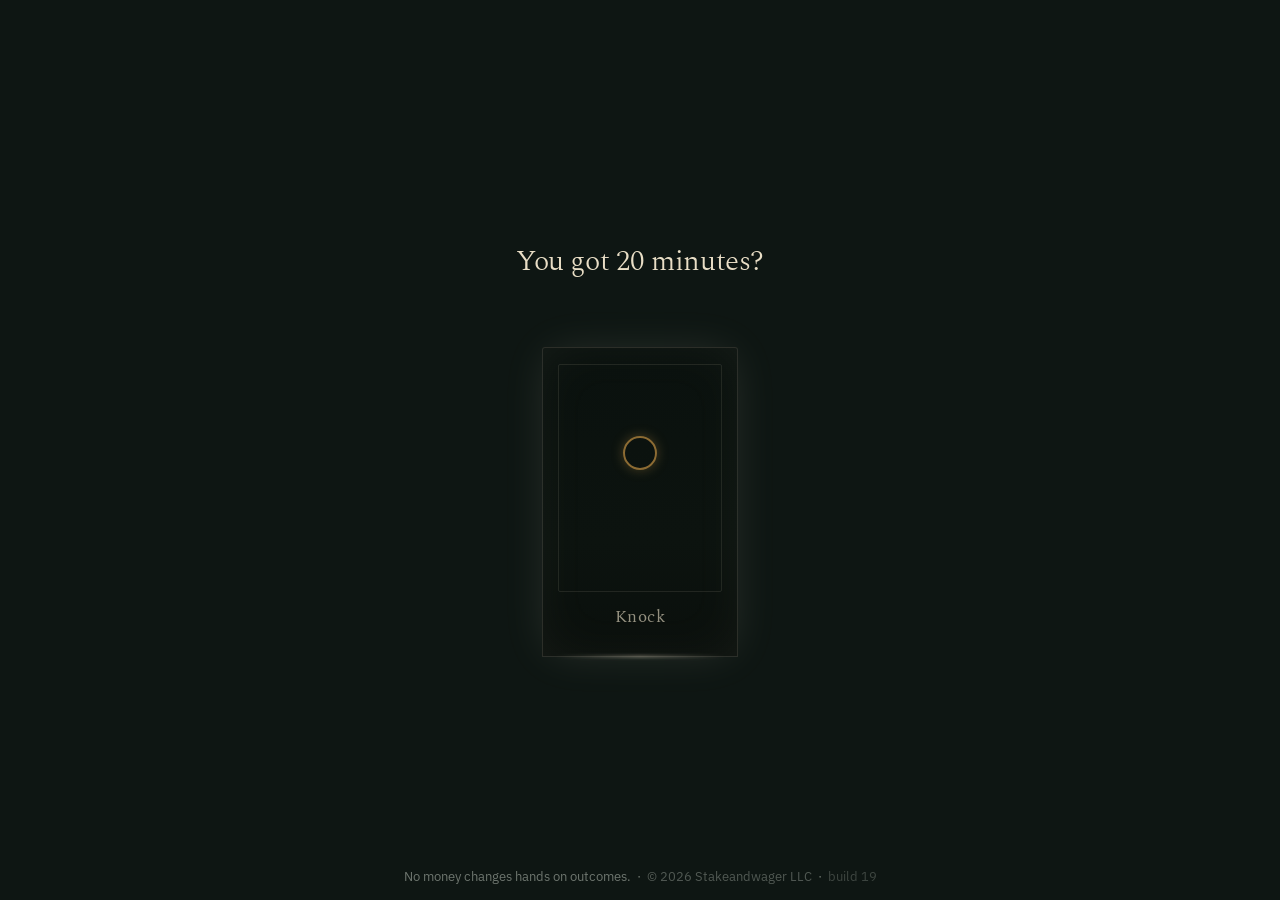
==== index.html @ 0d8b68a3 "Build 19 - the room, photographed" ====
<!DOCTYPE html>
<!--
  Stakeandwager
  A protocol for measuring whether commitment converts to action.

  Copyright (c) 2026 Stakeandwager LLC. All rights reserved.
  Authored by John Obidinma Okoli. Stakeandwager(TM).
  stakeandwager.com — domain held since 8 April 2025.

  Proprietary. See LICENSE. Reproduction, modification or hosting of this
  material, in whole or in part, requires prior written permission.
  joo@stakeandwager.com
-->
<html lang="en">
<head>
<meta charset="utf-8">
<meta name="viewport" content="width=device-width, initial-scale=1">
<meta name="robots" content="noindex, nofollow">
<meta name="author" content="John Obidinma Okoli">
<meta name="copyright" content="© 2026 Stakeandwager LLC. All rights reserved.">
<title>Stakeandwager</title>
<meta name="description" content="There is a table inside.">
<meta property="og:title" content="Stakeandwager">
<meta property="og:description" content="There is a table inside.">
<meta property="og:type" content="website">
<link rel="preconnect" href="https://fonts.googleapis.com">
<link rel="preconnect" href="https://fonts.gstatic.com" crossorigin>
<link href="https://fonts.googleapis.com/css2?family=IBM+Plex+Sans:wght@400;500;600&family=Spectral:wght@300;400&display=swap" rel="stylesheet">
<style>
:root{
  --night:#0E1613;
  --room:#141C19;
  --lamp:#E9DEC6;
  --lamp-dim:#8D968D;
  --table:#D9DEDC;
  --table-edge:#B3BCB8;
  --ink:#12201C;
  --ink-soft:#576461;
  --bronze:#8C6B33;
  --bronze-lit:#C79A46;
}

*{box-sizing:border-box}
html{-webkit-text-size-adjust:100%}
html,body{height:100%}

body{
  margin:0;
  background:var(--night);
  color:var(--lamp);
  font-family:"IBM Plex Sans",-apple-system,BlinkMacSystemFont,"Segoe UI",sans-serif;
  font-size:16.5px;
  line-height:1.6;
  -webkit-font-smoothing:antialiased;
  text-rendering:optimizeLegibility;
  overflow-x:hidden;
}

/* the room: a pool of light that grows once the door opens */
#glow{
  position:fixed;inset:0;pointer-events:none;z-index:0;
  background:radial-gradient(120% 80% at 50% 42%, rgba(233,222,198,.14), rgba(233,222,198,0) 62%);
  opacity:0;transition:opacity 1.6s ease;
}
body{transition:background-color 1.6s ease}
body.inside #glow{opacity:1}

/* the light climbs the further in you go */
body.lit-1{background:#101815}  body.lit-1 #glow{opacity:.45}
body.lit-2{background:#131B18}  body.lit-2 #glow{opacity:.65}
body.lit-3{background:#161F1B}  body.lit-3 #glow{opacity:.85}
body.lit-4{background:#1A241F}  body.lit-4 #glow{opacity:1}
body.lit-5{background:#1E2A24}  body.lit-5 #glow{opacity:1.15}
body.lit-1 #lamp{opacity:.55} body.lit-2 #lamp{opacity:.72}
body.lit-3 #lamp{opacity:.86} body.lit-4 #lamp{opacity:1} body.lit-5 #lamp{opacity:1}

#stage{position:relative;z-index:2;min-height:100%;display:flex;align-items:center;justify-content:center;padding:40px 24px}

.scene{display:none;width:100%;max-width:660px;text-align:left;position:relative;z-index:3}
.scene[data-scene="outside"]{text-align:center}
.scene[data-scene="done"] .room{margin-left:0}
.scene.on{display:block}

@media (prefers-reduced-motion:no-preference){
  .scene.on{animation:arrive .5s cubic-bezier(.2,.7,.3,1) both}
  @keyframes arrive{from{opacity:0;transform:translateY(8px)}to{opacity:1;transform:none}}
}

/* ---------- typography ---------- */
.line{
  font-family:"Spectral",Georgia,serif;font-weight:400;
  font-size:clamp(25px,4.6vw,33px);line-height:1.25;
  letter-spacing:-0.018em;margin:0;max-width:26ch;
}
.sub{color:var(--lamp-dim);max-width:58ch;margin:14px 0 0;font-size:15.5px}
.quiet{color:var(--lamp-dim);font-size:14px}

.known{
  font-size:14.5px;color:var(--lamp-dim);margin:0 auto 14px;text-align:center;
}
.known[hidden]{display:none}

/* ---------- scene 0: outside, the door ---------- */
.bell{
  text-align:center;
  font-family:"Spectral",Georgia,serif;font-weight:300;
  font-size:clamp(21px,4.4vw,29px);line-height:1.25;letter-spacing:-0.015em;
  color:var(--lamp);margin:0 auto;max-width:18ch;min-height:2.5em;
  transition:opacity .34s ease;
}
.bell.fading{opacity:0}

.door{
  position:relative;display:block;
  width:min(196px,52vw);height:min(310px,78vw);
  margin:32px auto 0;padding:0;cursor:pointer;
  border:1px solid rgba(233,222,198,.15);border-radius:3px 3px 0 0;
  background:linear-gradient(178deg,#0A110E 0%,#0C130F 62%,#0A0F0C 100%);
  box-shadow:
    0 0 44px -8px rgba(233,222,198,.14),
    inset 0 0 70px -26px rgba(233,222,198,.10);
  transition:box-shadow .5s ease,border-color .5s ease;
}
/* the panels */
.door::before{
  content:"";position:absolute;left:15px;right:15px;top:16px;bottom:64px;
  border:1px solid rgba(233,222,198,.10);border-radius:2px;
}
/* light under the door */
.door::after{
  content:"";position:absolute;left:6%;right:6%;bottom:-2px;height:3px;
  background:linear-gradient(90deg,transparent,rgba(233,222,198,.6),transparent);
  filter:blur(1.6px);opacity:.55;transition:opacity .5s ease;
}
.door:hover,.door:focus-visible{
  border-color:rgba(233,222,198,.34);
  box-shadow:
    0 0 72px -6px rgba(233,222,198,.26),
    inset 0 0 80px -22px rgba(233,222,198,.16);
}
.door:hover::after,.door:focus-visible::after{opacity:1}
.door:focus-visible{outline:2px solid var(--bronze-lit);outline-offset:6px}

.door:active{transform:translateY(1px)}
.door:active .knocker{box-shadow:0 0 22px 0 rgba(199,154,70,.7)}
.knocker{
  position:absolute;left:50%;top:34%;transform:translate(-50%,-50%);
  width:34px;height:34px;border-radius:50%;
  border:2px solid var(--bronze);
  box-shadow:0 0 14px -2px rgba(199,154,70,.45);
}
.doorword{
  position:absolute;left:0;right:0;bottom:26px;
  font-family:"Spectral",Georgia,serif;font-size:17px;letter-spacing:.02em;
  color:rgba(233,222,198,.62);
}

@media (prefers-reduced-motion:no-preference){
  .door{animation:breathe 5s ease-in-out infinite}
  @keyframes breathe{
    0%,100%{box-shadow:0 0 40px -10px rgba(233,222,198,.12),inset 0 0 70px -28px rgba(233,222,198,.08)}
    50%    {box-shadow:0 0 62px -6px rgba(233,222,198,.22),inset 0 0 78px -22px rgba(233,222,198,.14)}
  }
  .door.rapping{animation:rap .95s ease-in-out}
  @keyframes rap{
    0%,100%{transform:translateX(0)}
    10%{transform:translateX(-2px)} 18%{transform:translateX(0)}
    36%{transform:translateX(-2px)} 44%{transform:translateX(0)}
    62%{transform:translateX(-2px)} 70%{transform:translateX(0)}
  }
  .door.rapping::after{animation:flare .95s ease-in-out}
  @keyframes flare{
    0%,100%{opacity:.6}
    12%,40%,66%{opacity:1;filter:blur(3px)}
  }
}

/* ---------- the settled table ---------- */
.room.settled #bloom{opacity:0}
@media (prefers-reduced-motion:no-preference){
  .scene.on .room.settled #bloom{animation:bloom 2.2s cubic-bezier(.2,.7,.3,1) .25s both}
  @keyframes bloom{
    0%{opacity:0;transform:scale(.82)}
    45%{opacity:1;transform:scale(1.04)}
    100%{opacity:.75;transform:scale(1)}
  }
  .scene.on .room.settled svg{animation:arrive .7s cubic-bezier(.2,.7,.3,1) both}
}
@media (prefers-reduced-motion:reduce){.room.settled #bloom{opacity:.75}}

/* ---------- who is on the other side ---------- */
.handle{
  border:0;background:transparent;padding:0;cursor:pointer;
  font-family:inherit;font-size:inherit;color:#E4C88A;
  border-bottom:1px dotted rgba(228,200,138,.55);
}
.handle:hover{color:#F3E2BC;border-bottom-color:rgba(243,226,188,.8)}
.handle:focus-visible{outline:2px solid var(--bronze-lit);outline-offset:3px}

#profile[hidden]{display:none}
#profile{margin-top:16px}
#profile dl{margin:14px 0 0;display:grid;grid-template-columns:132px 1fr;gap:9px 18px;font-size:13.5px}
#profile dt{color:var(--lamp-dim);margin:0}
#profile dd{margin:0;color:var(--lamp)}
#profile .who-name{
  font-family:"Spectral",Georgia,serif;font-size:21px;letter-spacing:-0.015em;
  color:#F1E7D2;margin:0;
}
@media (prefers-reduced-motion:no-preference){
  #profile{animation:arrive .32s cubic-bezier(.2,.7,.3,1) both}
}
@media (max-width:560px){
  #profile dl{grid-template-columns:1fr;gap:2px 0}
  #profile dd{margin-bottom:9px}
}

/* ---------- the room ---------- */
#lamp{
  position:fixed;top:0;left:50%;transform:translateX(-50%);
  width:min(560px,96vw);height:300px;z-index:0;pointer-events:none;
  opacity:0;transition:opacity 1.6s ease;
}
#lamp *{pointer-events:none}
body.inside #lamp{opacity:1}

.back{
  position:relative;z-index:4;display:inline-flex;align-items:center;gap:7px;
  border:0;background:transparent;color:var(--lamp-dim);
  font-family:inherit;font-size:14px;padding:6px 4px;margin:0 auto 18px;
  cursor:pointer;
}
.back:hover{color:var(--lamp)}
.back:active{transform:translateY(1px)}
.back:focus-visible{outline:2px solid var(--bronze-lit);outline-offset:3px}
.back svg{width:14px;height:14px;fill:none;stroke:currentColor;stroke-width:1.6;stroke-linecap:round;stroke-linejoin:round}
.backbar{display:flex;justify-content:flex-start;position:relative;z-index:4}

/* ---------- the drawn table ---------- */
.room{margin:6px auto 0;max-width:560px;perspective:1100px}
.room svg{
  display:block;width:100%;height:auto;
  transform:rotateX(9deg) scale(1.02);
  transform-origin:50% 62%;
  transition:transform .5s cubic-bezier(.2,.7,.3,1);
  will-change:transform;
}
@media (prefers-reduced-motion:reduce){.room svg{transform:none;transition:none}}
#seat-glow{opacity:0;transition:opacity .7s ease}
.seated-now #seat-glow{opacity:1}
#seat-stack{opacity:0;transform-origin:center}
.seated-now #seat-stack{animation:dropIn .6s cubic-bezier(.2,1.1,.35,1) both}
@keyframes dropIn{
  0%{opacity:0;transform:translateY(-26px)}
  62%{opacity:1;transform:translateY(3px)}
  100%{opacity:1;transform:none}
}
@media (prefers-reduced-motion:reduce){
  .seated-now #seat-stack{animation:none;opacity:1}
}

/* ---------- panels, stats, ladder ---------- */
.panel{
  border:1px solid rgba(233,222,198,.13);border-radius:3px;
  padding:22px 20px 24px;margin:22px 0 0;max-width:100%;text-align:left;
  background:radial-gradient(130% 100% at 50% 0%, rgba(233,222,198,.045), rgba(233,222,198,0) 72%);
}
.panel.lit{
  border-color:rgba(199,154,70,.3);
  background:radial-gradient(130% 100% at 50% 0%, rgba(199,154,70,.10), rgba(233,222,198,0) 72%);
}
.panel > :first-child{margin-top:0}
.panel > :last-child{margin-bottom:0}

.tag{
  display:inline-block;font-size:12.5px;letter-spacing:.02em;
  color:var(--lamp-dim);border:1px solid rgba(233,222,198,.18);
  border-radius:2px;padding:4px 10px;margin-bottom:14px;
}
.tag.lit{color:#E4C88A;border-color:rgba(199,154,70,.45);background:rgba(199,154,70,.10)}

.stats{
  display:grid;grid-template-columns:repeat(3,1fr);gap:16px;
  margin:18px 0 0;text-align:left;
}
.stats > div{padding:2px 0}
.stats svg.ic{width:19px;height:19px;opacity:.75;margin-bottom:7px}
.stats b{
  display:block;font-family:"Spectral",Georgia,serif;font-weight:400;
  font-size:27px;line-height:1.05;letter-spacing:-0.015em;color:#F1E7D2;
}
.stats i{display:block;font-style:normal;font-size:12.5px;color:var(--lamp-dim);margin-top:3px;line-height:1.35}

.said-row{display:flex;gap:11px;align-items:flex-start;margin:16px 0 0}
.said-row svg.ic{width:19px;height:19px;flex:0 0 19px;margin-top:3px;opacity:.6}
.said-row p{margin:0}

.verdict-strip{
  display:flex;gap:10px;align-items:center;margin-top:16px;
  border:1px solid rgba(233,222,198,.13);border-radius:2px;padding:11px 13px;
  font-size:13.5px;color:var(--lamp-dim);
}
.verdict-strip.lit{border-color:rgba(199,154,70,.36);background:rgba(199,154,70,.09);color:#E4C88A}
.verdict-strip svg.ic{width:17px;height:17px;flex:0 0 17px}

svg.ic{fill:none;stroke:currentColor;stroke-width:1.5;stroke-linecap:round;stroke-linejoin:round}

/* the ladder: where you are in this */
.ladder{
  display:none;flex-direction:column;gap:0;
  position:fixed;left:26px;top:50%;transform:translateY(-50%);z-index:3;
  width:152px;
  border-left:1px solid rgba(233,222,198,.14);
  padding-left:0;background:transparent;
}
body.walking .ladder{display:flex}
.rung{
  padding:12px 0 12px 15px;text-align:left;position:relative;
  transition:color .4s ease;
}
.rung::before{
  content:"";position:absolute;left:-4px;top:50%;transform:translateY(-50%);
  width:7px;height:7px;border-radius:50%;
  background:var(--room);border:1px solid rgba(233,222,198,.28);
  transition:background .4s ease,border-color .4s ease,box-shadow .4s ease;
}
.rung b{display:block;font-size:12.5px;font-weight:500;color:var(--lamp-dim);letter-spacing:.01em;line-height:1.3}
.rung span{display:block;font-size:11px;color:rgba(141,150,141,.5);margin-top:2px;line-height:1.3}
.rung.here::before{
  background:var(--bronze-lit);border-color:var(--bronze-lit);
  box-shadow:0 0 12px -1px rgba(199,154,70,.8);
}
.rung.here b{color:#E4C88A}
.rung.here span{color:rgba(228,200,138,.7)}
.rung.past::before{background:rgba(199,154,70,.45);border-color:rgba(199,154,70,.45)}
.rung.past b{color:rgba(233,222,198,.5)}

/* out of the way of the reading column */
@media (max-width:1180px){
  .ladder{
    left:auto;right:18px;width:auto;border-left:0;
    align-items:flex-end;padding-left:0;
  }
  .rung{padding:11px 14px 11px 0;text-align:right}
  .rung::before{left:auto;right:-3px}
  .rung b{font-size:11.5px}
  .rung span{display:none}
}
@media (max-width:820px){
  .ladder{
    right:12px;
  }
  .rung{padding:10px 12px 10px 0}
  .rung b{
    position:absolute;width:1px;height:1px;overflow:hidden;
    clip:rect(0 0 0 0);white-space:nowrap;
  }
  .rung::before{width:8px;height:8px}
}

/* ---------- the room, photographed ---------- */
.plate-photo{
  position:relative;margin:24px 0 0;border-radius:3px;overflow:hidden;
  background:#0E1613;
  box-shadow:0 30px 70px -34px rgba(0,0,0,.85), inset 0 0 0 1px rgba(233,222,198,.10);
}
.plate-photo img{display:block;width:100%;height:auto}
.plate-photo figcaption{
  position:absolute;left:0;right:0;bottom:0;
  padding:26px 18px 14px;font-size:12.5px;color:rgba(233,222,198,.72);
  background:linear-gradient(to top, rgba(14,22,19,.9), rgba(14,22,19,0));
}

/* a thing someone put down, waiting to be asked about */
.spot{
  position:absolute;width:34px;height:34px;padding:0;margin:0;
  transform:translate(-50%,-50%);cursor:pointer;
  border:0;background:transparent;
}
.spot::before{
  content:"";position:absolute;inset:11px;border-radius:50%;
  background:rgba(233,222,198,.9);
  box-shadow:0 0 0 1px rgba(199,154,70,.9), 0 0 16px 2px rgba(199,154,70,.55);
}
.spot::after{
  content:"";position:absolute;inset:4px;border-radius:50%;
  border:1px solid rgba(199,154,70,.55);
}
.spot:hover::after{border-color:rgba(233,222,198,.9)}
.spot:focus-visible{outline:2px solid var(--bronze-lit);outline-offset:2px}
.spot.open::before{background:var(--bronze-lit)}
@media (prefers-reduced-motion:no-preference){
  .spot::after{animation:pulse 2.6s ease-in-out infinite}
  @keyframes pulse{
    0%,100%{transform:scale(1);opacity:.75}
    50%{transform:scale(1.35);opacity:.25}
  }
  .spot.open::after{animation:none;transform:scale(1.2);opacity:.9}
}

.relic{
  position:relative;z-index:3;margin:16px 0 0;border:1px solid rgba(199,154,70,.3);border-radius:3px;
  background:rgba(199,154,70,.07);padding:20px 20px 22px;
}
.relic[hidden]{display:none}
.relic h4{
  margin:0;font-family:"Spectral",Georgia,serif;font-weight:400;
  font-size:clamp(20px,3.6vw,25px);letter-spacing:-0.015em;color:#F1E7D2;
}
.relic dl{margin:14px 0 0;display:grid;grid-template-columns:126px 1fr;gap:9px 18px;font-size:13.5px}
.relic dt{color:var(--lamp-dim);margin:0}
.relic dd{margin:0;color:var(--lamp)}
@media (prefers-reduced-motion:no-preference){
  .relic{animation:arrive .3s cubic-bezier(.2,.7,.3,1) both}
}
@media (max-width:560px){
  .relic dl{grid-template-columns:1fr;gap:2px 0}
  .relic dd{margin-bottom:9px}
  .spot{width:40px;height:40px}
}

.counted{
  margin:16px 0 0;font-size:13px;color:var(--lamp-dim);
  border-top:1px solid rgba(233,222,198,.11);padding-top:13px;
}
.counted b{color:#E4C88A;font-weight:500}

/* ---------- the room: tables that are open ---------- */
.tables{display:grid;gap:12px;margin:24px 0 0}
.tbl{
  display:block;width:100%;text-align:left;cursor:pointer;
  border:1px solid rgba(233,222,198,.13);border-radius:3px;
  background:rgba(233,222,198,.022);color:inherit;
  font-family:inherit;padding:18px 20px 19px;
  transition:border-color .25s ease,background .25s ease;
}
.tbl:hover{border-color:rgba(199,154,70,.4);background:rgba(199,154,70,.05)}
.tbl:focus-visible{outline:2px solid var(--bronze-lit);outline-offset:3px}
.tbl.mine{border-color:rgba(199,154,70,.34);background:rgba(199,154,70,.06)}

.tbl-top{display:flex;justify-content:space-between;align-items:baseline;gap:14px;flex-wrap:wrap}
.tbl-where{font-size:12.5px;color:var(--lamp-dim);letter-spacing:.01em}
.tbl-when{font-size:12.5px;color:var(--lamp-dim);font-variant-numeric:tabular-nums}
.tbl h3{
  margin:7px 0 0;font-family:"Spectral",Georgia,serif;font-weight:400;
  font-size:clamp(18px,3.2vw,22px);line-height:1.25;letter-spacing:-0.015em;color:#F1E7D2;
}
.tbl .mile{margin:8px 0 0;font-size:13.5px;line-height:1.5;color:var(--lamp-dim)}

.tbl-load{display:flex;gap:22px;flex-wrap:wrap;margin:14px 0 0}
.tbl-load div{font-size:12.5px;color:var(--lamp-dim);line-height:1.35}
.tbl-load b{
  display:block;font-family:"Spectral",Georgia,serif;font-weight:400;
  font-size:17px;color:#E4C88A;letter-spacing:-0.01em;
}
.tbl-load b.dim{color:var(--lamp-dim)}

.roomnote{
  margin:20px 0 0;font-size:13px;color:var(--lamp-dim);line-height:1.6;
  border-top:1px solid rgba(233,222,198,.11);padding-top:14px;
}

/* ---------- the rule: two tables ---------- */
.compare{
  display:grid;grid-template-columns:1fr 1fr;gap:16px;
  margin:26px 0 0;max-width:100%;
}
.plate{
  border:1px solid rgba(233,222,198,.12);border-radius:3px;
  padding:18px 18px 20px;text-align:left;
}
.plate.lit{
  border-color:rgba(199,154,70,.34);
  background:radial-gradient(120% 90% at 50% 34%, rgba(233,222,198,.075), rgba(233,222,198,0) 70%);
}
.plate h3{margin:0 0 4px;font-size:15px;font-weight:500;color:var(--lamp)}
.plate p{margin:0;font-size:13.5px;line-height:1.55;color:var(--lamp-dim)}
.plate svg{display:block;width:100%;height:auto;margin:6px 0 14px}
.plate .said{
  font-family:"Spectral",Georgia,serif;font-size:15px;line-height:1.4;
  color:var(--lamp);margin:0 0 10px;
}
.plate.lit .said{color:#F1E7D2}
@media (max-width:560px){
  .compare{grid-template-columns:1fr;gap:14px}
}

/* ---------- the table ---------- */
.table{
  background:var(--table);color:var(--ink);
  border-radius:3px;padding:26px 24px 28px;margin:34px auto 0;text-align:left;
  box-shadow:0 26px 60px -26px rgba(0,0,0,.75), 0 0 0 1px rgba(179,188,184,.5);
}
.pans{display:grid;grid-template-columns:1fr 1fr;gap:0}
.pan{padding:2px 20px}
.pan + .pan{border-left:1px solid var(--table-edge)}
.pan:first-child{padding-left:0}
.pan:last-child{padding-right:0}
.pan h2{margin:0 0 12px;font-size:13.5px;font-weight:500;color:var(--ink-soft)}
.weight{
  font-family:"Spectral",Georgia,serif;font-weight:400;
  font-size:clamp(24px,5vw,31px);line-height:1.05;letter-spacing:-0.015em;display:block;
}
.pan.waiting .weight{color:var(--ink-soft)}
.note{display:block;font-size:13.5px;color:var(--ink-soft);margin-top:5px;line-height:1.45}
.bar{height:3px;margin:15px 0 13px;background:rgba(87,100,97,.22);overflow:hidden;border-radius:2px}
.bar i{display:block;height:100%;width:0;background:var(--bronze);transition:width .9s cubic-bezier(.3,.8,.3,1)}
.pan.loaded .bar i{width:100%}
.pan ul{margin:0;padding:0;list-style:none;font-size:13.5px;line-height:1.5;color:var(--ink-soft)}
.pan li{padding:3px 0}

@media (max-width:560px){
  .pans{grid-template-columns:1fr}
  .pan{padding:0}
  .pan + .pan{border-left:0;border-top:1px solid var(--table-edge);margin-top:20px;padding-top:20px}
}

/* ---------- taking a seat ---------- */
.check{
  margin:12px 0 0;font-size:12px;line-height:1.5;
  color:var(--ink-soft);opacity:.85;
}
.whose{
  margin:20px 0 0;max-width:58ch;font-size:14.5px;line-height:1.6;
  color:var(--lamp-dim);text-align:left;
  border-left:2px solid var(--bronze);padding-left:14px;
}
.seat{
  margin:24px 0 0;max-width:440px;text-align:left;
}
.seated{
  margin:12px 0 0;font-size:13.5px;color:var(--lamp-dim);
}

/* ---------- opening a table ---------- */
.steps{counter-reset:s;margin:24px 0 0}
.step{
  border-left:2px solid rgba(233,222,198,.13);
  padding:0 0 26px 22px;position:relative;
}
.step:last-child{border-left-color:transparent;padding-bottom:8px}
.step::before{
  counter-increment:s;content:counter(s);
  position:absolute;left:-13px;top:0;
  width:24px;height:24px;border-radius:50%;
  background:var(--room);border:1px solid rgba(233,222,198,.22);
  color:var(--lamp-dim);font-size:12.5px;line-height:22px;text-align:center;
}
.step.done{border-left-color:rgba(199,154,70,.5)}
.step.done::before{
  content:"";background:var(--bronze-lit);border-color:var(--bronze-lit);
}
.step h4{
  margin:0 0 4px;font-family:"Spectral",Georgia,serif;font-weight:400;
  font-size:clamp(19px,3.4vw,23px);letter-spacing:-0.015em;color:#F1E7D2;
}
.step .why{margin:0 0 12px;font-size:13.5px;color:var(--lamp-dim);line-height:1.55}
.step input[type=text],.step input[type=date],.step textarea{margin-top:2px}
.step textarea{min-height:70px}

.tiers{display:grid;gap:9px;margin-top:4px}
.tier{
  text-align:left;border:1px solid rgba(233,222,198,.2);border-radius:2px;
  background:rgba(233,222,198,.03);color:var(--lamp);
  font-family:inherit;padding:12px 14px;cursor:pointer;
  transition:border-color .2s ease,background .2s ease;
}
.tier:hover{border-color:rgba(233,222,198,.42)}
.tier b{display:block;font-weight:500;font-size:15px}
.tier span{display:block;font-size:12.5px;color:var(--lamp-dim);margin-top:2px;line-height:1.45}
.tier.chosen{border-color:var(--bronze-lit);background:rgba(199,154,70,.13)}
.tier.chosen b{color:#F3E9D4}

.receipt{
  margin:22px 0 0;border:1px solid rgba(199,154,70,.34);border-radius:3px;
  background:rgba(199,154,70,.07);padding:20px 20px 22px;
}
.receipt dl{margin:14px 0 0;display:grid;grid-template-columns:150px 1fr;gap:10px 18px;font-size:14px}
.receipt dt{color:var(--lamp-dim);margin:0}
.receipt dd{margin:0;color:var(--lamp)}
.receipt .locked{
  margin:16px 0 0;font-size:13px;color:#E4C88A;
  border-top:1px solid rgba(199,154,70,.28);padding-top:12px;
}
.linkbox{
  display:flex;gap:8px;margin-top:14px;flex-wrap:wrap;
}
.linkbox input{flex:1 1 240px;font-size:13.5px}
@media (max-width:560px){
  .receipt dl{grid-template-columns:1fr;gap:2px}
  .receipt dd{margin-bottom:9px}
}

/* ---------- the verdict ---------- */
.picks{display:flex;gap:10px;flex-wrap:wrap;margin-top:4px}
.pick{
  flex:1 1 90px;min-width:90px;
  border:1px solid rgba(233,222,198,.24);border-radius:2px;
  background:rgba(233,222,198,.04);color:var(--lamp);
  font-family:"Spectral",Georgia,serif;font-size:19px;letter-spacing:-0.01em;
  padding:15px 10px;cursor:pointer;
  transition:border-color .22s ease,background .22s ease,color .22s ease;
}
.pick:hover{border-color:rgba(233,222,198,.5);background:rgba(233,222,198,.08)}
.pick:active{transform:translateY(1px)}
.pick:focus-visible{outline:2px solid var(--bronze-lit);outline-offset:3px}
.pick.chosen{
  border-color:var(--bronze-lit);background:rgba(199,154,70,.16);
  color:#F3E9D4;box-shadow:inset 0 0 22px -12px rgba(199,154,70,.9);
}
.q.gone{display:none}


/* ---------- weight landing ---------- */
.table-slot{margin-top:26px}
.table-slot .table{margin-top:0}

.table.took{animation:takeweight .62s cubic-bezier(.25,.9,.3,1)}
@keyframes takeweight{
  0%{transform:translateY(0)}
  22%{transform:translateY(4px)}
  55%{transform:translateY(-1px)}
  100%{transform:translateY(0)}
}
.pan.landing .weight{animation:landing .58s cubic-bezier(.2,1.1,.35,1) both}
@keyframes landing{
  0%{opacity:0;transform:translateY(-22px) scale(1.06)}
  62%{opacity:1;transform:translateY(2px) scale(.99)}
  100%{opacity:1;transform:none}
}
.pan.landing .note,.pan.landing li{animation:settleIn .5s ease .18s both}
@keyframes settleIn{from{opacity:0}to{opacity:1}}
@media (prefers-reduced-motion:reduce){
  .table.took,.pan.landing .weight,.pan.landing .note,.pan.landing li{animation:none}
}

/* ---------- actions ---------- */
.acts{margin-top:30px;display:flex;flex-wrap:wrap;align-items:center;gap:8px 16px}
.go{
  border:0;border-radius:2px;background:var(--lamp);color:var(--ink);
  font-family:inherit;font-size:16.5px;font-weight:500;padding:16px 30px;cursor:pointer;
  transition:background .25s ease;
}
.go:hover{background:#fff}
.go:active{transform:translateY(1px)}
.go:focus-visible{outline:2px solid var(--bronze-lit);outline-offset:3px}
.away{
  border:0;background:transparent;color:var(--lamp-dim);
  font-family:inherit;font-size:14.5px;padding:8px 12px;cursor:pointer;text-decoration:underline;
  text-underline-offset:3px;
}
.away:hover{color:var(--lamp)}
.away:active{transform:translateY(1px)}
.away:focus-visible{outline:2px solid var(--bronze-lit);outline-offset:3px}

/* ---------- the work ---------- */
.terms{
  margin:24px 0 0;max-width:60ch;text-align:left;
  font-size:13.5px;color:var(--lamp-dim);line-height:1.6;
  border-top:1px solid rgba(233,222,198,.14);padding-top:16px;
}
form{margin:26px 0 0;max-width:580px;text-align:left}
.q{margin-bottom:22px}
.q label{
  display:block;margin-bottom:10px;
  font-family:"Spectral",Georgia,serif;font-weight:400;
  font-size:clamp(20px,3.6vw,25px);line-height:1.25;letter-spacing:-0.015em;
  color:#F1E7D2;
}
.q span{display:block;font-size:13.5px;color:var(--lamp-dim);margin:-4px 0 10px}
input[type=text],input[type=email],textarea{
  width:100%;background:rgba(233,222,198,.05);color:var(--lamp);
  border:1px solid rgba(233,222,198,.22);border-radius:2px;
  font-family:inherit;font-size:15.5px;padding:11px 12px;line-height:1.5;
}
textarea{min-height:88px;resize:vertical}
input:focus,textarea:focus{outline:0;border-color:var(--bronze-lit);background:rgba(233,222,198,.08)}
.hp{position:absolute;left:-9999px}
.err{color:var(--bronze-lit);font-size:14.5px;margin-top:14px;min-height:1px;line-height:1.5}
.err:not(:empty){
  border:1px solid rgba(199,154,70,.45);background:rgba(199,154,70,.10);
  border-radius:2px;padding:12px 14px;
}
.rescue{
  display:inline-block;margin-top:10px;color:#F3E2BC;
  text-decoration:underline;text-underline-offset:3px;font-weight:500;
}

/* ---------- resolution ---------- */
.tally{
  display:grid;grid-template-columns:repeat(auto-fit,minmax(110px,1fr));
  gap:18px;margin:26px 0 0;max-width:520px;text-align:left;
}
.tally div b{display:block;font-family:"Spectral",Georgia,serif;font-weight:400;font-size:27px;line-height:1.1}
.tally div span{font-size:13.5px;color:var(--lamp-dim)}

footer{
  position:fixed;left:0;right:0;bottom:0;z-index:1;
  text-align:center;font-size:12.5px;color:rgba(141,150,141,.75);
  padding:14px 20px;pointer-events:none;
}
footer b{font-weight:500;color:rgba(233,222,198,.7)}
</style>
</head>
<body>
<div id="glow"></div>
<svg id="lamp" viewBox="0 0 560 300" aria-hidden="true">
  <defs>
    <linearGradient id="cone" x1="0" y1="0" x2="0" y2="1">
      <stop offset="0%" stop-color="#E9DEC6" stop-opacity=".16"/>
      <stop offset="55%" stop-color="#E9DEC6" stop-opacity=".05"/>
      <stop offset="100%" stop-color="#E9DEC6" stop-opacity="0"/>
    </linearGradient>
    <radialGradient id="bulb" cx="50%" cy="50%" r="50%">
      <stop offset="0%" stop-color="#FFF3D8" stop-opacity=".95"/>
      <stop offset="100%" stop-color="#FFF3D8" stop-opacity="0"/>
    </radialGradient>
  </defs>
  <path d="M280 0 v34" stroke="rgba(233,222,198,.22)" stroke-width="1.2"/>
  <path d="M258 56 h44 l16 -22 h-76z" fill="#1B241F" stroke="rgba(233,222,198,.22)" stroke-width="1"/>
  <ellipse cx="280" cy="56" rx="22" ry="5" fill="#C79A46" opacity=".5"/>
  <ellipse cx="280" cy="60" rx="52" ry="26" fill="url(#bulb)"/>
  <path d="M280 58 L120 300 H440 Z" fill="url(#cone)"/>
</svg>

<svg width="0" height="0" style="position:absolute" aria-hidden="true" focusable="false"><defs>
<symbol id="i-clock" viewBox="0 0 24 24"><circle cx="12" cy="12" r="9"/><path d="M12 7v5l3 2"/></symbol>
<symbol id="i-hand" viewBox="0 0 24 24"><path d="M6 12V7a1.6 1.6 0 0 1 3.2 0v4"/><path d="M9.2 11V5.4a1.6 1.6 0 0 1 3.2 0V11"/><path d="M12.4 11V6.6a1.6 1.6 0 0 1 3.2 0V13"/><path d="M15.6 13v-1a1.6 1.6 0 0 1 3.2 0v4a5 5 0 0 1-5 5h-2a6 6 0 0 1-5.8-4.4L6 15"/></symbol>
<symbol id="i-check" viewBox="0 0 24 24"><circle cx="12" cy="12" r="9"/><path d="M8.4 12.2l2.5 2.5 4.7-5"/></symbol>
<symbol id="i-x" viewBox="0 0 24 24"><circle cx="12" cy="12" r="9"/><path d="M9.2 9.2l5.6 5.6M14.8 9.2l-5.6 5.6"/></symbol>
<symbol id="i-person" viewBox="0 0 24 24"><circle cx="12" cy="8.5" r="3.4"/><path d="M5.6 19.4a6.4 6.4 0 0 1 12.8 0"/></symbol>
<symbol id="i-chair" viewBox="0 0 24 24"><path d="M7 4v8M17 4v8M6 12h12M8 12v7M16 12v7M8 16h8"/></symbol>
</defs></svg>


<main id="stage">

  <!-- 0 ................................................. outside -->
  <section class="scene on" data-scene="outside">
    <p class="known" id="known" hidden>Welcome back, <span class="handle" id="known-handle" style="cursor:default;border-bottom-style:solid"></span>. <button class="handle" id="forget-me" type="button" style="font-size:.82em">not you?</button></p>
    <p class="bell" id="bell">You got 20 minutes?</p>
    <button class="door" id="knock" type="button" aria-label="Knock on the door">
      <span class="knocker"></span>
      <span class="doorword">Knock</span>
    </button>
  </section>

  <!-- 1 ................................................. the door opens -->

  <!-- 1 ................................................. the room of tables -->
  <section class="scene" data-scene="room">
    <p class="line">One table is open. Three are waiting on their creator.</p>
    <p class="sub">Nobody here is betting against anybody. They're bringing different things to the same problem, and each one settles on a date. The open one is at the top.</p>

    <div class="tables">
      <button class="tbl mine" type="button" data-go="rule">
        <div class="tbl-top"><span class="tbl-where">Lagos &middot; this table</span><span class="tbl-when">settles 16 Sep 2026</span></div>
        <h3>Will strangers put 20 minutes behind an idea that isn't theirs?</h3>
        <p class="mile">Resolves yes if six of fifteen people send a written assessment.</p>
        <div class="tbl-load">
          <div><b>17 months</b>already down</div>
          <div><b>20 minutes</b>asked of you</div>
          <div><b class="dim">self-reported</b>and marked as such</div>
        </div>
      </button>

      <button class="tbl" type="button" data-go="waiting">
        <div class="tbl-top"><span class="tbl-where">Somalia &middot; business</span><span class="tbl-when">not yet open</span></div>
        <h3>Can a failing shop reach 60% of its pre-collapse revenue in six months?</h3>
        <p class="mile">Resolves on the owner's books, checked against supplier receipts.</p>
        <div class="tbl-load">
          <div><b>The business</b>put on the table</div>
          <div><b>200 hours</b>turnaround work sought</div>
          <div><b class="dim">public trace</b>receipts and filings</div>
        </div>
      </button>

      <button class="tbl" type="button" data-go="waiting">
        <div class="tbl-top"><span class="tbl-where">Comoros &middot; land</span><span class="tbl-when">not yet open</span></div>
        <h3>Can allocated land be cleared and first-phase planting finished in nine months?</h3>
        <p class="mile">Resolves on hectares planted, attested by the agricultural office.</p>
        <div class="tbl-load">
          <div><b>Land access</b>held and documented</div>
          <div><b>Agronomy</b>expertise sought</div>
          <div><b class="dim">attested</b>third party, paid by the creator</div>
        </div>
      </button>

      <button class="tbl" type="button" data-go="waiting">
        <div class="tbl-top"><span class="tbl-where">Northern Nigeria &middot; agriculture</span><span class="tbl-when">not yet open</span></div>
        <h3>Do changed farming methods raise harvest yield 40% in one season?</h3>
        <p class="mile">Resolves on weighed yield against the same plots last season.</p>
        <div class="tbl-load">
          <div><b>One season</b>of a farmer's ground</div>
          <div><b>Method + hands</b>sought</div>
          <div><b class="dim">public trace</b>weighbridge records</div>
        </div>
      </button>
    </div>

    <p class="roomnote">Three of these are propositions, not open tables. They open when their creator puts something down and names a result that can come out false. Until then they sit here as what the registry is for.</p>

    <div class="acts">
      <button class="go" type="button" data-go="rule">Sit at the open one</button>
      <button class="away" type="button" data-go="relics">Look around the room first</button>
    </div>
  </section>

  <!-- 1b ............................................... not yet -->
  <section class="scene" data-scene="waiting">
    <div class="backbar"><button class="back" type="button" data-back="1"><svg viewBox="0 0 24 24"><path d="M14.5 6.5L9 12l5.5 5.5"/></svg>Back</button></div>
    <p class="line">That one isn't open yet.</p>
    <p class="sub">It's a proposition someone brought, not a table anyone can sit at. It opens when its creator puts something down and names a result that can come out false &mdash; the same two things asked of anyone here.</p>
    <p class="terms">If it's yours, or you know whose it is, write to <a href="mailto:joo@stakeandwager.com" style="color:var(--lamp)">joo@stakeandwager.com</a>. The one table that is open is the one to sit at today.</p>
    <div class="acts">
      <button class="go" type="button" data-go="rule">Go to the open table</button>
      <button class="away" type="button" data-back="1">Back to the room</button>
    </div>
  </section>


  <!-- 1c ............................................... the room itself -->
  <section class="scene" data-scene="relics">
    <div class="backbar"><button class="back" type="button" data-back="1"><svg viewBox="0 0 24 24"><path d="M14.5 6.5L9 12l5.5 5.5"/></svg>Back</button></div>
    <p class="line">This is the actual table.</p>
    <p class="sub">Not a drawing of one. Everything on it was put there by somebody, and every one of them cost something. Touch a light to find out what.</p>

    <figure class="plate-photo" id="photo-table">
      <img src="/img3-table.jpg" alt="A lit table in a room, with objects set down on it"
           width="1200" height="1600" loading="lazy" decoding="async">
      <button class="spot" style="left:51.5%;top:57.5%" data-relic="candle" aria-label="The candle"></button>
      <button class="spot" style="left:45.5%;top:60.5%" data-relic="shell"  aria-label="The shell"></button>
      <button class="spot" style="left:33%;top:68%"     data-relic="top"    aria-label="The table top"></button>
      <button class="spot" style="left:50%;top:40%"     data-relic="seat"   aria-label="The seat"></button>
      <figcaption>Touch a light. Four things were put down here.</figcaption>
    </figure>

    <div class="relic" id="relic" hidden>
      <h4 id="relic-name">—</h4>
      <dl>
        <dt>What it is</dt><dd id="relic-what">—</dd>
        <dt>Who put it there</dt><dd id="relic-who">—</dd>
        <dt>When</dt><dd id="relic-when">—</dd>
        <dt>What it cost</dt><dd id="relic-cost">—</dd>
      </dl>
    </div>

    <p class="counted"><b id="found-count">0</b> of 4 found. Every object here is a stake somebody made: a thing, a person, a date, and a cost. That is the same four the protocol asks of any table.</p>

    <div class="acts">
      <button class="go" type="button" data-go="rule">Go to the open table</button>
      <button class="away" type="button" data-go="shelves">See the shelves</button>
    </div>
  </section>

  <!-- 1d ............................................... the shelves -->
  <section class="scene" data-scene="shelves">
    <div class="backbar"><button class="back" type="button" data-back="1"><svg viewBox="0 0 24 24"><path d="M14.5 6.5L9 12l5.5 5.5"/></svg>Back</button></div>
    <p class="line">And this is what a record looks like when it's kept.</p>
    <p class="sub">Shelves of things somebody decided were worth keeping, in the order they arrived. That is all a registry is. Stakeandwager keeps one for commitments instead of books &mdash; what was put down, what was claimed, and what reality said on the date.</p>

    <figure class="plate-photo">
      <img src="/img5-shelves.jpg" alt="A lit bookcase full of books" width="1000" height="1420" loading="lazy" decoding="async">
      <figcaption>Nothing here is retrievable unless somebody wrote it down and kept it.</figcaption>
    </figure>

    <div class="acts">
      <button class="go" type="button" data-go="rule">Go to the open table</button>
      <button class="away" type="button" data-back="1">Back</button>
    </div>
  </section>

  <!-- 2 ................................................ the rule, shown -->
  <section class="scene" data-scene="rule">
    <div class="backbar"><button class="back" type="button" data-back="1"><svg viewBox="0 0 24 24"><path d="M14.5 6.5L9 12l5.5 5.5"/></svg>Back</button></div>
    <p class="line">You can't open a table with nothing on it.</p>
    <p class="sub" style="margin-top:14px">Whoever asks goes first. That's the only rule here.</p>

    <div class="compare">
      <div class="plate">
        <svg viewBox="0 0 240 168" role="img" aria-label="A bare table with nothing on it">
          <ellipse cx="120" cy="150" rx="62" ry="9" fill="rgba(0,0,0,.35)"/>
          <path d="M112 96 h16 v44 h-16z" fill="none" stroke="rgba(141,150,141,.45)" stroke-width="1.4"/>
          <ellipse cx="120" cy="142" rx="34" ry="7" fill="none" stroke="rgba(141,150,141,.45)" stroke-width="1.4"/>
          <ellipse cx="120" cy="92" rx="92" ry="21" fill="none" stroke="rgba(141,150,141,.5)" stroke-width="1.4"/>
          <path d="M28 92 v7 a92 21 0 0 0 184 0 v-7" fill="none" stroke="rgba(141,150,141,.5)" stroke-width="1.4"/>
        </svg>
        <div class="said-row"><svg class="ic"><use href="#i-person"/></svg>
          <p class="said">&ldquo;I have an idea. What do you think?&rdquo;</p></div>
        <h3 style="margin-top:14px">Nothing on it</h3>
        <p>Costs nothing to ask, so it tells you nothing. Anyone can say they have an idea.</p>
        <div class="verdict-strip"><svg class="ic"><use href="#i-x"/></svg>Nothing down, nothing to read.</div>
      </div>

      <div class="plate lit">
        <svg viewBox="0 0 240 168" role="img" aria-label="A table with twenty-eight hours on it">
          <ellipse cx="120" cy="152" rx="66" ry="10" fill="rgba(0,0,0,.5)"/>
          <path d="M112 96 h16 v44 h-16z" fill="#4A3C24"/>
          <ellipse cx="120" cy="142" rx="34" ry="7" fill="#5A4A2C"/>
          <path d="M28 90 v8 a92 21 0 0 0 184 0 v-8z" fill="#7A6540"/>
          <ellipse cx="120" cy="90" rx="92" ry="21" fill="#C6B491"/>
          <ellipse cx="120" cy="90" rx="92" ry="21" fill="url(#sheen)"/>
          <defs>
            <radialGradient id="sheen" cx="50%" cy="28%" r="70%">
              <stop offset="0%" stop-color="#F0E4C8" stop-opacity=".85"/>
              <stop offset="100%" stop-color="#C6B491" stop-opacity="0"/>
            </radialGradient>
          </defs>
          <!-- the weight -->
          <ellipse cx="88" cy="86" rx="30" ry="7" fill="rgba(60,44,20,.4)"/>
          <path d="M60 78 a28 6.5 0 0 0 56 0 v-7 a28 6.5 0 0 0 -56 0z" fill="#7D5F2C"/>
          <ellipse cx="88" cy="71" rx="28" ry="6.5" fill="#A8823C"/>
          <path d="M63 66 a25 5.8 0 0 0 50 0 v-6 a25 5.8 0 0 0 -50 0z" fill="#7D5F2C"/>
          <ellipse cx="88" cy="60" rx="25" ry="5.8" fill="#B99048"/>
          <path d="M67 55 a21 5 0 0 0 42 0 v-6 a21 5 0 0 0 -42 0z" fill="#7D5F2C"/>
          <ellipse cx="88" cy="49" rx="21" ry="5" fill="#C79A46"/>
          <!-- the card -->
          <path d="M138 86 l58 -6 v-30 l-58 6z" fill="#EFE6D2"/>
          <path d="M138 86 v-30 l-6 -4 v30z" fill="#D6CBB2"/>
          <g stroke="#8C8471" stroke-width="1.2" stroke-linecap="round">
            <path d="M146 71 l42 -4"/><path d="M146 77 l42 -4"/><path d="M146 65 l24 -2"/>
          </g>
        </svg>
        <div class="stats">
          <div><svg class="ic"><use href="#i-clock"/></svg><b>17</b><i>months carried</i></div>
          <div><svg class="ic"><use href="#i-hand"/></svg><b>15</b><i>approaches by hand</i></div>
          <div><svg class="ic"><use href="#i-check"/></svg><b>1</b><i>result, published either way</i></div>
        </div>
        <div class="said-row"><svg class="ic"><use href="#i-person"/></svg>
          <p class="said">&ldquo;I have put 17 months into this. Will you put 20 minutes behind it?&rdquo;</p></div>
        <h3 style="margin-top:14px">Something on it</h3>
        <p>Someone paid something before asking. That's what makes it worth answering.</p>
        <div class="verdict-strip lit"><svg class="ic"><use href="#i-check"/></svg>The cost is the signal.</div>
      </div>
    </div>

    <div class="acts"><button class="go" type="button" data-go="table">See the table</button></div>
  </section>

  <!-- 2 ................................................. the table -->
  <section class="scene" data-scene="table">
    <div class="backbar"><button class="back" type="button" data-back="1"><svg viewBox="0 0 24 24"><path d="M14.5 6.5L9 12l5.5 5.5"/></svg>Back</button></div>
    <div class="room" id="room">
      <svg viewBox="0 0 560 300" role="img" aria-label="People gathered around a round table with a lit problem at its centre">
        <defs>
          <radialGradient id="terrain" cx="50%" cy="46%" r="54%">
            <stop offset="0%"   stop-color="#FFEFC6" stop-opacity=".95"/>
            <stop offset="42%"  stop-color="#D9A455" stop-opacity="0"/>
          </radialGradient>
          <radialGradient id="core" cx="50%" cy="50%" r="50%">
            <stop offset="0%"  stop-color="#FFF1CE" stop-opacity=".95"/>
            <stop offset="55%" stop-color="#C79A46" stop-opacity=".45"/>
            <stop offset="100%" stop-color="#C79A46" stop-opacity="0"/>
          </radialGradient>
          <radialGradient id="woodtop" cx="50%" cy="34%" r="76%">
            <stop offset="0%"   stop-color="#EFDDB4" stop-opacity=".92"/>
            <stop offset="60%"  stop-color="#C6B08A" stop-opacity=".35"/>
            <stop offset="100%" stop-color="#8E7748" stop-opacity="0"/>
          </radialGradient>
          <radialGradient id="spill" cx="50%" cy="50%" r="50%">
            <stop offset="0%"   stop-color="#E9DEC6" stop-opacity=".20"/>
            <stop offset="100%" stop-color="#E9DEC6" stop-opacity="0"/>
          </radialGradient>
        </defs>

        <!-- the light the table throws into the room -->
        <ellipse cx="280" cy="176" rx="270" ry="112" fill="url(#spill)"/>

        <!-- those already seated, facing in -->
        <g id="gathered" fill="#26332C" stroke="#43574B" stroke-width="2">
          <g><circle cx="128" cy="122" r="15"/><path d="M104 168 a24 26 0 0 1 48 0z"/></g>
          <g><circle cx="242" cy="96"  r="15"/><path d="M218 142 a24 26 0 0 1 48 0z"/></g>
          <g><circle cx="360" cy="98"  r="15"/><path d="M336 144 a24 26 0 0 1 48 0z"/></g>
          <g><circle cx="452" cy="128" r="15"/><path d="M428 174 a24 26 0 0 1 48 0z"/></g>
        </g>

        <!-- the seat kept open, nearest the reader -->
        <g id="empty-seat" fill="none" stroke="rgba(199,154,70,.5)" stroke-width="2" stroke-dasharray="6 6">
          <circle cx="280" cy="252" r="16"/>
          <path d="M254 300 a26 28 0 0 1 52 0"/>
        </g>

        <!-- the table -->
        <ellipse cx="280" cy="214" rx="196" ry="58" fill="rgba(0,0,0,.42)"/>
        <path d="M84 190 v10 a196 54 0 0 0 392 0 v-10z" fill="#6B5836"/>
        <ellipse cx="280" cy="190" rx="196" ry="54" fill="#A48F62"/>
        <ellipse cx="280" cy="190" rx="196" ry="54" fill="url(#woodtop)"/>
        <ellipse cx="280" cy="190" rx="196" ry="54" fill="none" stroke="rgba(233,222,198,.18)" stroke-width="1"/>

        <!-- the problem, lit, at the centre -->
        <ellipse cx="280" cy="186" rx="112" ry="32" fill="url(#core)"/>
        <g opacity=".92">
          <path d="M214 190 q22 -16 48 -9 t44 -3 q26 -6 44 8 -20 14 -46 17 t-52 -1 q-24 -3 -38 -12z"
                fill="#F0DEB0" opacity=".85"/>
          <path d="M232 189 q20 -10 42 -5 t40 -2" fill="none" stroke="#8C6B33" stroke-width="1.2" opacity=".55"/>
          <path d="M246 195 q26 6 52 1" fill="none" stroke="#8C6B33" stroke-width="1.2" opacity=".4"/>
        </g>
        <ellipse cx="280" cy="186" rx="118" ry="34" fill="none" stroke="rgba(199,154,70,.42)" stroke-width="1"/>

        <!-- what each of them brought, set down around it -->
        <g id="brought">
          <g><ellipse cx="150" cy="196" rx="20" ry="6" fill="rgba(60,44,20,.4)"/>
             <path d="M132 192 a18 5 0 0 0 36 0 v-7 a18 5 0 0 0 -36 0z" fill="#7D5F2C"/>
             <ellipse cx="150" cy="185" rx="18" ry="5" fill="#B99048"/></g>
          <g><ellipse cx="212" cy="211" rx="18" ry="5" fill="rgba(60,44,20,.4)"/>
             <path d="M196 207 a16 4.5 0 0 0 32 0 v-6 a16 4.5 0 0 0 -32 0z" fill="#7D5F2C"/>
             <ellipse cx="212" cy="201" rx="16" ry="4.5" fill="#C79A46"/></g>
          <g><ellipse cx="352" cy="210" rx="18" ry="5" fill="rgba(60,44,20,.4)"/>
             <path d="M336 206 a16 4.5 0 0 0 32 0 v-6 a16 4.5 0 0 0 -32 0z" fill="#7D5F2C"/>
             <ellipse cx="352" cy="200" rx="16" ry="4.5" fill="#A8823C"/></g>
          <g><ellipse cx="412" cy="196" rx="20" ry="6" fill="rgba(60,44,20,.4)"/>
             <path d="M394 192 a18 5 0 0 0 36 0 v-7 a18 5 0 0 0 -36 0z" fill="#7D5F2C"/>
             <ellipse cx="412" cy="185" rx="18" ry="5" fill="#B99048"/></g>
        </g>

        <!-- your place: empty, until it isn't -->
        <ellipse id="seat-glow" cx="280" cy="222" rx="70" ry="22" fill="url(#core)" opacity="0"/>
        <ellipse cx="280" cy="224" rx="40" ry="11" fill="none"
                 stroke="rgba(233,222,198,.45)" stroke-width="1.4" stroke-dasharray="5 6"/>
        <g id="seat-stack">
          <ellipse cx="280" cy="224" rx="34" ry="9" fill="rgba(60,44,20,.42)"/>
          <path d="M250 219 a30 8 0 0 0 60 0 v-8 a30 8 0 0 0 -60 0z" fill="#7D5F2C"/>
          <ellipse cx="280" cy="211" rx="30" ry="8" fill="#C79A46"/>
        </g>
      </svg>
    </div>

    <div class="table">
      <div class="pans">
        <div class="pan loaded">
          <h2>Already on the table</h2>
          <span class="weight">17 months</span>
          <span class="note">carried before anyone was asked</span>
          <div class="bar"><i></i></div>
          <ul>
            <li>The domain held since April 2025</li>
            <li>28 hours on this, over fourteen days</li>
            <li>Fifteen approaches made by hand</li>
            <li>The result published either way</li>
          </ul>
          <p class="check">That date is public. Go and check it.</p>
        </div>
        <div class="pan waiting" id="pan-you">
          <h2>Your side</h2>
          <span class="weight" id="your-weight">Empty</span>
          <span class="note" id="your-note">nothing down yet</span>
          <div class="bar"><i id="your-bar"></i></div>
          <ul id="your-list"><li>&nbsp;</li></ul>
        </div>
      </div>
    </div>
    <div class="acts"><button class="go" type="button" data-go="proposition">Look closer</button></div>
  </section>

  <!-- 3 ................................................. the proposition -->
  <section class="scene" data-scene="proposition">
    <div class="backbar"><button class="back" type="button" data-back="1"><svg viewBox="0 0 24 24"><path d="M14.5 6.5L9 12l5.5 5.5"/></svg>Back</button></div>
    <p class="quiet">Wager 001</p>
    <p class="line" style="margin-top:14px">Would you give 20 minutes to a stranger's idea?</p>
    <p class="sub" style="margin-top:16px;color:var(--lamp)">Stakeandwager tests an idea by what people will actually put behind it. It's for anyone whose idea needs more than a thumbs up.</p>
    <div class="panel">
      <span class="tag">The proposition</span>
      <p style="margin:0 0 14px">Most people say yes to that in theory and no in practice. This page is where we find out.</p>
      <div class="stats">
        <div><svg class="ic"><use href="#i-clock"/></svg><b>20</b><i>minutes asked of you</i></div>
        <div><svg class="ic"><use href="#i-hand"/></svg><b>3</b><i>questions to answer</i></div>
        <div><svg class="ic"><use href="#i-check"/></svg><b>18 Sep</b><i>the day it is due</i></div>
      </div>
      <div class="verdict-strip" style="margin-top:18px"><svg class="ic"><use href="#i-x"/></svg>
        Nobody wins this. No money changes hands, ever.</div>
      <p style="margin:14px 0 0;font-size:13.5px;color:var(--lamp-dim)">
        Different people bring different things to the same problem. Then we find out if it worked.
        <button class="handle" id="why-btn" type="button" aria-expanded="false" aria-controls="why">What that looks like</button>
      </p>
    </div>

    <div class="panel" id="why" hidden>
      <span class="tag">Not a bet</span>
      <p style="margin:0 0 14px">A business in Somalia is failing. The owner puts the opportunity on the table — that is their stake.</p>
      <p style="margin:0 0 14px">One person offers 200 hours of turnaround work. Another gives two hours on the numbers. Another finds customers. Another lends equipment.</p>
      <p style="margin:0 0 16px">Nobody bet against anybody. Four people, four different things, one problem. The business recovers or it doesn't, and that's the only thing that settles it.</p>

      <dl style="margin:0;display:grid;grid-template-columns:118px 1fr;gap:9px 18px;font-size:13.5px">
        <dt style="color:var(--lamp-dim);margin:0">Tested here</dt>
        <dd style="margin:0">Africa first, because the problems are concrete and the resource that is never scarce is people willing to work on them. Capital-first models keep arriving and leaving. This one starts with commitment.</dd>
        <dt style="color:var(--lamp-dim);margin:0">True anywhere</dt>
        <dd style="margin:0">Nothing about it is regional. A failing shop, a research question, a piece of software — anywhere someone has to go first before anyone else will follow.</dd>
        <dt style="color:var(--lamp-dim);margin:0">Still unproven</dt>
        <dd style="margin:0">That's the claim, not the finding. This page is the first test of whether anyone puts anything down at all.</dd>
      </dl>
    </div>
    <div class="acts"><button class="go" type="button" data-go="decision">Continue</button></div>
  </section>

  <!-- 4 ................................................. the decision -->
  <section class="scene" data-scene="decision">
    <div class="backbar"><button class="back" type="button" data-back="1"><svg viewBox="0 0 24 24"><path d="M14.5 6.5L9 12l5.5 5.5"/></svg>Back</button></div>
    <p class="line">Someone's gone first. Your turn to decide.</p>
    <div class="panel">
      <div class="said-row"><svg class="ic"><use href="#i-chair"/></svg>
        <p><b style="color:var(--lamp);font-weight:500">Sit at the table.</b> Twenty minutes, once. Three questions, and you hear how it went on 23 September.</p></div>
      <div class="said-row" style="margin-top:14px"><svg class="ic"><use href="#i-x"/></svg>
        <p><b style="color:var(--lamp);font-weight:500">Walk away.</b> Also a real answer. One line on why helps me as much as a yes would.</p></div>
    </div>
    <div class="acts">
      <button class="go" type="button" data-go="sit">Sit at the table</button>
      <button class="away" type="button" data-go="walkaway">Walk away</button>
    </div>
  </section>

  <!-- 4b ................................................ walk away -->
  <section class="scene" data-scene="walkaway">
    <div class="backbar"><button class="back" type="button" data-back="1"><svg viewBox="0 0 24 24"><path d="M14.5 6.5L9 12l5.5 5.5"/></svg>Back</button></div>
    <p class="line">Walking away is a real answer.</p>
    <p class="sub">It helps as much as sitting down does, but only if I know why. One line is plenty.</p>
    <form id="pass-form" name="wager-001-pass" method="POST" data-netlify="true" netlify-honeypot="bot-field">
      <input type="hidden" name="form-name" value="wager-001-pass">
      <input type="hidden" class="src" name="source" value="unknown">
      <input type="hidden" class="landed" name="landed_at" value="">
      <p class="hp"><label>Leave blank <input name="bot-field"></label></p>
      <div class="q">
        <label for="pass-why">What stopped you?</label>
        <textarea id="pass-why" name="why" required></textarea>
      </div>
      <div class="q">
        <label for="pass-who">Your name or email, if you want the result anyway</label>
        <input type="text" id="pass-who" name="who">
      </div>
      <button class="go" type="button" id="send-pass">Send it</button>
      <p class="err" id="pass-err"></p>
    </form>
    <div class="acts"><button class="away" type="button" data-go="decision">Back to the table</button></div>
  </section>

  <!-- 5 ................................................. sit down -->
  <section class="scene" data-scene="sit">
    <div class="backbar"><button class="back" type="button" data-back="1"><svg viewBox="0 0 24 24"><path d="M14.5 6.5L9 12l5.5 5.5"/></svg>Back</button></div>
    <p class="line">You're at the table.</p>
    <p class="sub">Nothing down on your side yet. What I'm asking is 20 minutes: read it, answer three questions, send it back by <time datetime="2026-09-18">18 September</time>.</p>

    <div class="panel lit" style="text-align:center;padding:18px 22px 20px">
      <div class="stats" style="margin:0">
        <div><svg class="ic"><use href="#i-clock"/></svg><b>17</b><i>months on the table</i></div>
        <div><svg class="ic"><use href="#i-chair"/></svg><b>1</b><i>seat, yours</i></div>
        <div><svg class="ic"><use href="#i-clock"/></svg><b>20</b><i>minutes asked</i></div>
      </div>
    </div>

    <p class="whose">The 17 months belong to <button class="handle" id="who-btn" type="button" aria-expanded="false" aria-controls="profile">@joo</button>. Still a stranger to you, unless you want to see who's sitting opposite.</p>

    <div class="panel" id="profile" hidden>
      <p class="who-name">John Obidinma Okoli</p>
      <dl>
        <dt>Who I am</dt><dd>A developer, in Lagos.</dd>
        <dt>On the table</dt><dd>17 months on it, 28 hours over the next fortnight, and this page.</dd>
        <dt>Since</dt><dd>Domain registered 8 April 2025. The idea's older than that. That date is public, so you can check it instead of taking my word.</dd>
        <dt>If it fails</dt><dd>If nobody comes back on their own, I run this once more differently, then stop. I wrote that down before sending any of this.</dd>
      </dl>
    </div>

    <div class="seat">
      <div class="q">
        <label for="who">What should I call you?</label>
        <span>A name or a handle. This is what appears if the result names you — and it only does that if you say it can.</span>
        <input type="text" id="who" autocomplete="nickname" placeholder="e.g. Sara, or sara_k" required>
      </div>
      <div class="q">
        <label for="mail">Email</label>
        <span>One message, on 23 September, with the result. Nothing else, ever.</span>
        <input type="email" id="mail" autocomplete="email" required>
      </div>
      <p class="err" id="seat-err"></p>
    </div>

    <p class="terms">This is an <b style="color:var(--lamp);font-weight:500">advice wager</b> — the lightest of the three classes, alongside contribution and co-build. Given voluntarily. I may use what you send in the project however I like. No ownership, payment, or further obligation is implied on either side. Your name appears on the published result only if you say it can.</p>
    <div class="acts">
      <button class="go" id="take-seat" type="button">Put 20 minutes down</button>
      <button class="away" type="button" data-go="decision">Not yet</button>
    </div>
  </section>

  <!-- 6 ................................................. loaded -->
  <section class="scene" data-scene="loaded">
    <div class="backbar"><button class="back" type="button" data-back="1"><svg viewBox="0 0 24 24"><path d="M14.5 6.5L9 12l5.5 5.5"/></svg>Back</button></div>
    <p class="line" id="loaded-line">The table is loaded.</p>
    <div class="table-slot" id="table-slot"></div>
    <p class="sub">17 months one side, 20 minutes the other. Nothing's settled until the work's done.</p>
    <div class="acts"><button class="go" type="button" data-go="task">Begin the 20 minutes</button></div>
  </section>

  <!-- 7 ................................................. the work -->
  <section class="scene" data-scene="task">
    <div class="backbar"><button class="back" type="button" data-back="1"><svg viewBox="0 0 24 24"><path d="M14.5 6.5L9 12l5.5 5.5"/></svg>Back</button></div>
    <p class="line">Three questions.</p>
    <p class="sub">First one's a tap. The other two are the actual twenty minutes. Blunt is better than polished.</p>
    <p class="seated" id="seated"></p>

    <form id="wager-form" name="wager-001" method="POST" data-netlify="true" netlify-honeypot="bot-field">
      <input type="hidden" name="form-name" value="wager-001">
      <input type="hidden" class="src" name="source" value="unknown">
      <input type="hidden" class="landed" name="landed_at" value="">
      <p class="hp"><label>Leave blank <input name="bot-field"></label></p>

      <div class="q">
        <label id="q1-label">Would you have said yes?</label>
        <div class="picks" role="group" aria-labelledby="q1-label">
          <button class="pick" type="button" data-pick="Yes">Yes</button>
          <button class="pick" type="button" data-pick="No">No</button>
        </div>
        <input type="hidden" id="q1" name="q1_would_you">
      </div>

      <div class="q gone" id="q2-block">
        <label for="q2">Where exactly did you stop?</label>
        <span>The line, the scene, or the moment you lost the thread.</span>
        <textarea id="q2" name="q2_where_you_stopped"></textarea>
      </div>

      <div class="q">
        <label for="q3" id="q3-label">What was missing?</label>
        <span id="q3-hint"></span>
        <textarea id="q3" name="q3_what_was_missing"></textarea>
      </div>

      <input type="hidden" id="carry-name" name="name">
      <input type="hidden" id="carry-mail" name="email">

      <button class="go" type="button" id="send-wager">Put it on the table</button>
      <p class="err" id="task-err"></p>
    </form>
  </section>

  <!-- 7b ................................................ submitted -->
  <section class="scene" data-scene="done">
    <p class="line">Both sides are loaded.</p>

    <div class="room settled">
      <svg viewBox="0 0 560 300" role="img" aria-label="The same table, with your place taken">
        <defs>
          <radialGradient id="d-terrain" cx="50%" cy="46%" r="54%">
            <stop offset="0%"   stop-color="#FFEFC6" stop-opacity=".95"/>
            <stop offset="42%"  stop-color="#D9A martian" stop-opacity=".9"/>
          </radialGradient>
          <radialGradient id="d-core" cx="50%" cy="50%" r="50%">
            <stop offset="0%"  stop-color="#FFF1CE" stop-opacity=".95"/>
            <stop offset="55%" stop-color="#C79A46" stop-opacity=".45"/>
            <stop offset="100%" stop-color="#C79A46" stop-opacity=".9"/>
          </radialGradient>
          <radialGradient id="d-wood" cx="50%" cy="34%" r="76%">
            <stop offset="0%"   stop-color="#EFDDB4" stop-opacity=".92"/>
            <stop offset="60%"  stop-color="#C6B08A" stop-opacity=".35"/>
            <stop offset="100%" stop-color="#8E7748" stop-opacity=".9"/>
          </radialGradient>
          <radialGradient id="d-spill" cx="50%" cy="50%" r="50%">
            <stop offset="0%"   stop-color="#E9DEC6" stop-opacity=".20"/>
            <stop offset="100%" stop-color="#E9DEC6" stop-opacity=".9"/>
          </radialGradient>
        </defs>

        <!-- the light the table throws into the room -->
        <ellipse cx="280" cy="176" rx="270" ry="112" fill="url(#d-spill)"/>

        <!-- those already seated, facing in -->
        <g id="d-gathered" fill="#26332C" stroke="#43574B" stroke-width="2">
          <g><circle cx="128" cy="122" r="15"/><path d="M104 168 a24 26 0 0 1 48 0z"/></g>
          <g><circle cx="242" cy="96"  r="15"/><path d="M218 142 a24 26 0 0 1 48 0z"/></g>
          <g><circle cx="360" cy="98"  r="15"/><path d="M336 144 a24 26 0 0 1 48 0z"/></g>
          <g><circle cx="452" cy="128" r="15"/><path d="M428 174 a24 26 0 0 1 48 0z"/></g>
        </g>

        <!-- the seat kept open, nearest the reader -->
        <g fill="#2E3D34" stroke="#C79A46" stroke-width="2">
          <circle cx="280" cy="252" r="16"/>
          <path d="M254 300 a26 28 0 0 1 52 0"/>
        </g>

        <!-- the table -->
        <ellipse cx="280" cy="214" rx="196" ry="58" fill="rgba(0,0,0,.42)"/>
        <path d="M84 190 v10 a196 54 0 0 0 392 0 v-10z" fill="#6B5836"/>
        <ellipse cx="280" cy="190" rx="196" ry="54" fill="#A48F62"/>
        <ellipse cx="280" cy="190" rx="196" ry="54" fill="url(#d-wood)"/>
        <ellipse cx="280" cy="190" rx="196" ry="54" fill="none" stroke="rgba(233,222,198,.18)" stroke-width="1"/>

        <!-- the problem, lit, at the centre -->
        <ellipse cx="280" cy="186" rx="112" ry="32" fill="url(#d-core)"/>
        <g opacity=".92">
          <path d="M214 190 q22 -16 48 -9 t44 -3 q26 -6 44 8 -20 14 -46 17 t-52 -1 q-24 -3 -38 -12z"
                fill="#F0DEB0" opacity=".85"/>
          <path d="M232 189 q20 -10 42 -5 t40 -2" fill="none" stroke="#8C6B33" stroke-width="1.2" opacity=".55"/>
          <path d="M246 195 q26 6 52 1" fill="none" stroke="#8C6B33" stroke-width="1.2" opacity=".4"/>
        </g>
        <ellipse cx="280" cy="186" rx="118" ry="34" fill="none" stroke="rgba(199,154,70,.42)" stroke-width="1"/>

        <!-- what each of them brought, set down around it -->
        <g id="d-brought">
          <g><ellipse cx="150" cy="196" rx="20" ry="6" fill="rgba(60,44,20,.4)"/>
             <path d="M132 192 a18 5 0 0 0 36 0 v-7 a18 5 0 0 0 -36 0z" fill="#7D5F2C"/>
             <ellipse cx="150" cy="185" rx="18" ry="5" fill="#B99048"/></g>
          <g><ellipse cx="212" cy="211" rx="18" ry="5" fill="rgba(60,44,20,.4)"/>
             <path d="M196 207 a16 4.5 0 0 0 32 0 v-6 a16 4.5 0 0 0 -32 0z" fill="#7D5F2C"/>
             <ellipse cx="212" cy="201" rx="16" ry="4.5" fill="#C79A46"/></g>
          <g><ellipse cx="352" cy="210" rx="18" ry="5" fill="rgba(60,44,20,.4)"/>
             <path d="M336 206 a16 4.5 0 0 0 32 0 v-6 a16 4.5 0 0 0 -32 0z" fill="#7D5F2C"/>
             <ellipse cx="352" cy="200" rx="16" ry="4.5" fill="#A8823C"/></g>
          <g><ellipse cx="412" cy="196" rx="20" ry="6" fill="rgba(60,44,20,.4)"/>
             <path d="M394 192 a18 5 0 0 0 36 0 v-7 a18 5 0 0 0 -36 0z" fill="#7D5F2C"/>
             <ellipse cx="412" cy="185" rx="18" ry="5" fill="#B99048"/></g>
        </g>

        <!-- your place: empty, until it isn't -->
        <ellipse id="bloom" cx="280" cy="222" rx="70" ry="22" fill="url(#d-core)" opacity=".9"/>

        <g id="d-taken">
          <ellipse cx="280" cy="224" rx="34" ry="9" fill="rgba(60,44,20,.42)"/>
          <path d="M250 219 a30 8 0 0 0 60 0 v-8 a30 8 0 0 0 -60 0z" fill="#7D5F2C"/>
          <ellipse cx="280" cy="211" rx="30" ry="8" fill="#C79A46"/>
        </g>
      </svg>
    </div>

    <div class="panel lit">
      <span class="tag lit">Recorded</span>
      <p style="margin:0 0 4px"><span class="handle" id="done-who" style="cursor:default;border-bottom-style:solid">You</span> put 20 minutes down against <span class="handle" style="cursor:default;border-bottom-style:solid">@joo</span>'s 17 months.</p>
      <div class="stats">
        <div><svg class="ic"><use href="#i-check"/></svg><b>Down</b><i>your side is loaded</i></div>
        <div><svg class="ic"><use href="#i-clock"/></svg><b>23 Sep</b><i>the result reaches you</i></div>
        <div><svg class="ic"><use href="#i-hand"/></svg><b>1 of 15</b><i>approaches answered</i></div>
      </div>
      <div class="verdict-strip lit" style="margin-top:18px"><svg class="ic"><use href="#i-check"/></svg>Now it waits. We find out on the date, not before.</div>
    </div>

    <p class="sub">One email on <time datetime="2026-09-23">23 September</time>: whether six people came through, what the answers had in common, and what changed because of yours. If it resolves no, the same email says so.</p>
    <p class="terms">Anything you want to add later goes to <a href="mailto:joo@stakeandwager.com" style="color:var(--lamp)">joo@stakeandwager.com</a>. If it is something you will actually do rather than something you might, say so plainly — that is the part being measured.</p>
    <div class="acts">
      <button class="go" type="button" data-go="open">Open a table of your own</button>
      <button class="away" type="button" id="leave">Return to the doorway</button>
    </div>
  </section>


  <!-- 9 ................................................. opening a table -->
  <section class="scene" data-scene="open">
    <div class="backbar"><button class="back" type="button" data-back="1"><svg viewBox="0 0 24 24"><path d="M14.5 6.5L9 12l5.5 5.5"/></svg>Back</button></div>
    <p class="line">Open your own table.</p>
    <p class="sub">Same rules as the one you just sat at. You go first, you say what would prove you right, and you name the day it settles. Once it opens, none of that can change.</p>

    <div class="steps">
      <div class="step" id="st-1">
        <h4>What have you already put down?</h4>
        <p class="why">Hours, money, work finished, access you hold. Not what you intend to do — what you have already spent. A table can't open empty.</p>
        <input type="text" id="t-stake" placeholder="e.g. 40 hours and a working prototype">
      </div>

      <div class="step" id="st-2">
        <h4>What are you attempting?</h4>
        <p class="why">One sentence. What it is and who it's for.</p>
        <input type="text" id="t-claim" placeholder="e.g. A tool that turns restaurant invoices into inventory records">
      </div>

      <div class="step" id="st-3">
        <h4>What result would prove you right?</h4>
        <p class="why">It has to be something that can come out false. Numbers, not adjectives. If nobody could point at it and say no, it isn't a milestone.</p>
        <textarea id="t-milestone" placeholder="e.g. 20 real invoices processed at 90% field accuracy"></textarea>
      </div>

      <div class="step" id="st-4">
        <h4>What are you asking for, and by when?</h4>
        <p class="why">Bounded, and no larger than what you've put down. The date is when the table resolves.</p>
        <input type="text" id="t-ask" placeholder="e.g. 30 minutes from an ML engineer">
        <input type="date" id="t-date" style="margin-top:9px">
      </div>

      <div class="step" id="st-5">
        <h4>Who says whether it happened?</h4>
        <p class="why">Chosen now, not after. Deciding how something gets verified once you've seen the result is how goalposts move.</p>
        <div class="tiers" role="group">
          <button class="tier" type="button" data-tier="self">
            <b>I report it myself</b>
            <span>Fine for small asks. The record says plainly that it wasn't independent.</span>
          </button>
          <button class="tier" type="button" data-tier="trace">
            <b>A public trace proves it</b>
            <span>A commit, a filing, a shipment, a live URL. Something anyone can look at.</span>
          </button>
          <button class="tier" type="button" data-tier="attested">
            <b>A third party attests</b>
            <span>An auditor, a custodian, a registry. You pay them directly; the record shows who and when.</span>
          </button>
        </div>
      </div>
    </div>

    <p class="err" id="open-err"></p>
    <div class="acts">
      <button class="go" type="button" id="lock-table">Lock it and open the table</button>
      <button class="away" type="button" data-go="done">Not now</button>
    </div>
  </section>

  <!-- 9b ................................................ the receipt -->
  <section class="scene" data-scene="opened">
    <p class="line">The table is open.</p>
    <p class="sub">Nothing above can be edited now. That's the point — it's what makes the result mean something when the date arrives.</p>

    <div class="receipt">
      <span class="tag lit">Locked</span>
      <dl>
        <dt>Opened by</dt><dd id="r-who">—</dd>
        <dt>Already down</dt><dd id="r-stake">—</dd>
        <dt>Attempting</dt><dd id="r-claim">—</dd>
        <dt>Resolves yes if</dt><dd id="r-milestone">—</dd>
        <dt>Asking for</dt><dd id="r-ask">—</dd>
        <dt>Settles on</dt><dd id="r-date">—</dd>
        <dt>Verified by</dt><dd id="r-tier">—</dd>
      </dl>
      <p class="locked" id="r-stamp">—</p>
    </div>

    <p class="terms">This is your receipt, not a published table. Send it to me and it goes on the registry — resolved either way when the date comes.</p>
    <div class="linkbox">
      <input type="text" id="r-link" readonly>
      <button class="go" type="button" id="copy-link" style="padding:11px 18px;font-size:14px">Copy</button>
    </div>
    <div class="acts">
      <a class="go" id="send-table" href="#" style="text-decoration:none;display:inline-block">Send it to the registry</a>
      <button class="away" type="button" data-go="outside">Back to the doorway</button>
    </div>
  </section>

  <!-- 8 ................................................. resolution -->
  <section class="scene" data-scene="closed">
    <p class="line">The table has closed.</p>
    <div class="tally">
      <div><b>15</b><span>invited</span></div>
      <div><b>—</b><span>sat down</span></div>
      <div><b>—</b><span>completed</span></div>
      <div><b>—</b><span>escalated</span></div>
    </div>
    <p class="sub">Six or more and it's a yes. Five or fewer and it's a no, published as a no.</p>
    <p class="terms">For this first one I'm the person reporting the result on my own wager. That isn't independent, and I'm not pretending it is.</p>
  </section>


  <div class="ladder" id="ladder" aria-label="Where you are">
    <div class="rung" data-rung="interest"><b>Interest</b><span>I like the idea</span></div>
    <div class="rung" data-rung="wager"><b>Wager</b><span>I'll give 20 minutes</span></div>
    <div class="rung" data-rung="contribution"><b>Contribution</b><span>I answered</span></div>
    <div class="rung" data-rung="stake"><b>Stake</b><span>I stand behind it</span></div>
  </div>

</main>

<footer>
  No money changes hands on outcomes. &nbsp;&middot;&nbsp; <span style="opacity:.7">&copy; 2026 Stakeandwager LLC</span> &nbsp;&middot;&nbsp; <span style="opacity:.5">build 19</span>
</footer>

<script>
(function(){
  "use strict";

  /* ---- the machine -------------------------------------------------
     Each state owns its copy (in the markup), its available actions,
     and what happens on the way in. Nothing else reaches into the DOM. */

  var MACHINE = {
    outside:     { event:"scene_outside" },
    room:        { event:"scene_room",        onEnter:function(){ document.body.classList.add("inside"); } },
    waiting:     { event:"scene_waiting" },
    relics:      { event:"scene_relics" },
    shelves:     { event:"scene_shelves" },
    rule:        { event:"scene_rule" },
    table:       { event:"scene_table" },
    proposition: { event:"scene_proposition" },
    decision:    { event:"scene_decision" },
    walkaway:    { event:"scene_walkaway" },
    sit:         { event:"scene_sit" },
    loaded:      { event:"scene_loaded",      onEnter:function(){ loadYourSide(); } },
    task:        { event:"scene_task" },
    done:        { event:"scene_done" },
    closed:      { event:"scene_closed" },
    open:        { event:"scene_open" },
    opened:      { event:"scene_opened" }
  };

  var scenes = {};
  Array.prototype.forEach.call(document.querySelectorAll(".scene"), function(el){
    scenes[el.getAttribute("data-scene")] = el;
  });

  var current = "outside";
  var trail   = [];

  function go(next, returning){
    if(!returning && MACHINE[next] && next !== current) trail.push(current);
    step(next);
  }

  function back(){
    var prev = trail.pop();
    if(prev) step(prev);
  }

  function step(next){
    if(!MACHINE[next] || !scenes[next] || next === current) return;
    scenes[current].classList.remove("on");
    scenes[next].classList.add("on");
    current = next;
    if(MACHINE[next].onEnter) MACHINE[next].onEnter();
    ladderTo(next);
    lightTo(next);
    remember(next);
    window.scrollTo(0,0);
    var h = scenes[next].querySelector(".line");
    if(h){ h.setAttribute("tabindex","-1"); h.focus({preventScroll:true}); }
  }

  /* ---- the light: it climbs as they go in ---- */
  var LIGHT = {
    outside:0, room:1, waiting:1, relics:1, shelves:1, rule:1, table:2, proposition:2, decision:3, walkaway:3,
    sit:3, loaded:4, task:4, done:5, closed:5, open:5, opened:5
  };
  function lightTo(state){
    var n = LIGHT[state] || 0, b = document.body;
    for(var i=1;i<=5;i++) b.classList.remove("lit-"+i);
    if(n) b.classList.add("lit-"+n);
  }

  /* ---- the ladder: where they are ---- */
  var RUNG = {
    outside:null,
    room:"interest", waiting:"interest", relics:"interest", shelves:"interest", rule:"interest", table:"interest", proposition:"interest",
    decision:"interest", walkaway:"interest",
    sit:"wager", loaded:"wager",
    task:"contribution",
    done:"stake", closed:"stake",
    open:"stake", opened:"stake"
  };
  var ORDER = ["interest","wager","contribution","stake"];

  function ladderTo(state){
    var at = RUNG[state];
    document.body.classList.toggle("walking", !!at);
    if(!at) return;
    var i = ORDER.indexOf(at);
    Array.prototype.forEach.call(document.querySelectorAll(".rung"), function(r,n){
      r.classList.toggle("here", n === i);
      r.classList.toggle("past", n < i);
    });
  }

  /* ---- your side of the table ---- */
  function loadYourSide(animate){
    var pan   = document.getElementById("pan-you");
    var tbl   = document.querySelector(".table");
    var slot  = document.getElementById("table-slot");
    if(!pan || !tbl) return;

    /* carry the same table through, so it reads as one object */
    if(slot && tbl.parentNode !== slot){
      var rm = document.getElementById("room");
      if(rm) slot.appendChild(rm);
      slot.appendChild(tbl);
    }

    pan.classList.remove("waiting");
    pan.classList.add("loaded");
    var room = document.getElementById("room");
    if(room) room.classList.add("seated-now");
    document.getElementById("your-weight").textContent = "20 minutes";
    document.getElementById("your-note").textContent   = "committed by you";
    document.getElementById("your-list").innerHTML =
      "<li>Read the wager</li><li>Answer three questions</li><li>Return it by 18 September</li>";

    if(animate === false) return;
    /* the weight lands, and the table takes it */
    pan.classList.remove("landing"); tbl.classList.remove("took");
    void pan.offsetWidth;
    pan.classList.add("landing");
    setTimeout(function(){ tbl.classList.add("took"); }, 210);
  }

  /* ---- taking the seat ---- */
  var seatName = document.getElementById("who");
  var seatMail = document.getElementById("mail");
  var seatErr  = document.getElementById("seat-err");
  var takeSeat = document.getElementById("take-seat");

  function nameThem(n){
    var first = n.trim().split(/\s+/)[0].replace(/[<>&"']/g,"");
    var tag   = "@" + first;
    var s = document.getElementById("seated");
    if(s) s.innerHTML = '<span class="handle" style="cursor:default;border-bottom-style:solid">' +
                        tag + '</span> is at the table.';
    var dw = document.getElementById("done-who");
    if(dw) dw.textContent = tag;
    var ll = document.getElementById("loaded-line");
    if(ll) ll.textContent = "The table is loaded, " + first + ".";
  }

  if(takeSeat){
    takeSeat.addEventListener("click", function(){
      var n = seatName ? seatName.value.trim() : "";
      var m = seatMail ? seatMail.value.trim() : "";
      if(!n){
        seatErr.textContent = "Something to call you, so the commitment has someone behind it.";
        seatName.focus(); return;
      }
      if(!m || m.indexOf("@") < 1 || m.indexOf(".") < 0){
        seatErr.textContent = "An email, so the result on 23 September can reach you.";
        seatMail.focus(); return;
      }
      seatErr.textContent = "";
      document.getElementById("carry-name").value = n;
      document.getElementById("carry-mail").value = m;
      nameThem(n);
      try{
        localStorage.setItem("sw001name", n);
        localStorage.setItem("sw001mail", m);
      }catch(e){}
      go("loaded");
    });
  }

  /* ---- remember where they were ---- */
  function remember(state){
    try{ localStorage.setItem("sw001", state); }catch(e){}
  }

  function resume(){
    var saved = null, n = null, m = null;
    try{
      saved = localStorage.getItem("sw001");
      n = localStorage.getItem("sw001name");
      m = localStorage.getItem("sw001mail");
    }catch(e){ return; }

    if(n && m){
      document.getElementById("carry-name").value = n;
      document.getElementById("carry-mail").value = m;
      if(seatName) seatName.value = n;
      if(seatMail) seatMail.value = m;
      nameThem(n);
    }

    if(saved === "done"){
      document.body.classList.add("inside");
      go("done");
    }else if(saved === "task" || saved === "loaded"){
      document.body.classList.add("inside");
      loadYourSide(false);
      go("task");
    }
  }

  /* ---- the bellboy at the door ---- */
  var LINES = [
    "You got 20 minutes?",
    "There's a table you weren't invited to.",
    "Someone put 28 hours down. Your turn.",
    "I don't want your money. I want your judgment.",
    "You can judge it from the doorway.",
    "Or you can sit down.",
    "You can walk away. That's the game.",
    "What's your judgment worth?",
    "Want to see what's on the table?",
    "Knock. See what's inside."
  ];

  var bell = document.getElementById("bell");
  var knock = document.getElementById("knock");
  var li = 0, swapping = false, idle;

  function say(){
    if(swapping || current !== "outside") return;
    var k = document.getElementById("known");
    if(k && !k.hasAttribute("hidden")) return;
    swapping = true;
    bell.classList.add("fading");
    setTimeout(function(){
      li = (li + 1) % LINES.length;
      bell.textContent = LINES[li];
      bell.classList.remove("fading");
      swapping = false;
    }, 340);
  }

  /* he speaks when you come near, and again if you linger */
  knock.addEventListener("mouseenter", say);
  knock.addEventListener("focus", say);
  function idleTalk(){
    idle = setTimeout(function(){ say(); idleTalk(); }, 5200);
  }
  idleTalk();

  /* ---- knocking ---- */
  knock.addEventListener("click", function(){
    clearTimeout(idle);
    knock.disabled = true;
    knock.classList.add("rapping");
    setTimeout(function(){ go("room"); }, 950);
  });

  /* ---- every other transition ---- */
  document.addEventListener("click", function(e){
    var b = e.target.closest("[data-back]");
    if(b){ back(); return; }
    var t = e.target.closest("[data-go]");
    if(!t) return;
    go(t.getAttribute("data-go"));
  });

  /* ---- submitting ---- */
  function encode(form){
    var data = new FormData(form), out = [];
    data.forEach(function(v,k){ out.push(encodeURIComponent(k)+"="+encodeURIComponent(v)); });
    return out.join("&");
  }

  function wire(formId, errId, btnId, after, check){
    var form = document.getElementById(formId);
    var btn  = document.getElementById(btnId);
    var err  = document.getElementById(errId);
    if(!form || !btn || !err) return;

    btn.addEventListener("click", function(){
      err.innerHTML = "";

      /* our own validation, so nothing is ever refused silently */
      var problem = check ? check() : null;
      if(problem){
        err.textContent = problem;
        if(err.scrollIntoView) err.scrollIntoView({block:"center", behavior:"smooth"});
        return;
      }

      var was = btn.textContent;
      btn.disabled = true;
      btn.textContent = "Sending";

      function failed(why){
        btn.disabled = false;
        btn.textContent = was;
        err.innerHTML = why + " Nothing you wrote is lost. " +
          '<a class="rescue" href="' + mailtoFor(form) + '">Send it by email instead</a>' +
          " \u2014 it counts exactly the same.";
        if(err.scrollIntoView) err.scrollIntoView({block:"center", behavior:"smooth"});
      }

      if(location.protocol !== "http:" && location.protocol !== "https:"){
        failed("This copy is open from your own machine, so there is no server to post to.");
        return;
      }

      fetch("/", {
        method:"POST",
        headers:{"Content-Type":"application/x-www-form-urlencoded"},
        body: encode(form)
      }).then(function(r){
        if(!r.ok) throw new Error("the server answered " + r.status);
        after();
      }).catch(function(ex){
        failed("That did not send \u2014 " + ((ex && ex.message) || "no connection") + ".");
      });
    });
  }

  /* if the post ever fails, the answers leave by email rather than vanishing */
  function mailtoFor(form){
    var d = new FormData(form), lines = [];
    d.forEach(function(v,k){
      if(k === "form-name" || k === "bot-field" || !String(v).trim()) return;
      lines.push(k.replace(/_/g," ") + ":\n" + v + "\n");
    });
    return "mailto:joo@stakeandwager.com?subject=" +
      encodeURIComponent("Wager 001 " + (form.id === "pass-form" ? "passing" : "my answers")) +
      "&body=" + encodeURIComponent(lines.join("\n"));
  }

  wire("wager-form", "task-err", "send-wager",
    function(){ go("done"); },
    function(){
      if(!document.getElementById("q1").value) return "Yes or no first.";
      if(document.getElementById("q1").value !== "Yes" &&
         !document.getElementById("q3").value.trim())
        return "What was missing is the one that matters. A sentence is enough.";
      return null;
    });

  wire("pass-form", "pass-err", "send-pass",
    function(){
      document.getElementById("pass-form").innerHTML =
        "<p class='sub' style='margin:0'>Recorded. Thank you for saying so.</p>";
    },
    function(){
      if(!document.getElementById("pass-why").value.trim()) return "One line on what stopped you.";
      return null;
    });

  /* ---- how they arrived: founder-solicited or organic ---- */
  (function(){
    var s = "unknown";
    try{
      var q = new URLSearchParams(window.location.search);
      s = q.get("s") || q.get("ref") || (document.referrer ? "referrer:" + document.referrer : "direct");
    }catch(e){}
    var now = new Date().toISOString();
    Array.prototype.forEach.call(document.querySelectorAll(".src"), function(i){ i.value = String(s).slice(0,180); });
    Array.prototype.forEach.call(document.querySelectorAll(".landed"), function(i){ i.value = now; });
  })();

  /* ---- the two panels that open on a tap ---- */
  function toggler(btnId, panelId){
    var btn = document.getElementById(btnId), panel = document.getElementById(panelId);
    if(!btn || !panel) return;
    btn.addEventListener("click", function(){
      var opening = panel.hasAttribute("hidden");
      if(opening){ panel.removeAttribute("hidden"); } else { panel.setAttribute("hidden",""); }
      btn.setAttribute("aria-expanded", String(opening));
    });
  }
  toggler("who-btn","profile");
  toggler("why-btn","why");

  /* ---- the verdict: one tap ---- */
  (function(){
    var field   = document.getElementById("q1");
    var q2block = document.getElementById("q2-block");
    var taskErr = document.getElementById("task-err");
    var picks   = document.querySelectorAll(".pick");
    if(!field || !picks.length) return;

    Array.prototype.forEach.call(picks, function(b){
      b.addEventListener("click", function(){
        Array.prototype.forEach.call(picks, function(o){
          o.classList.remove("chosen");
          o.setAttribute("aria-pressed","false");
        });
        b.classList.add("chosen");
        b.setAttribute("aria-pressed","true");
        field.value = b.getAttribute("data-pick");
        var yes = (field.value === "Yes");
        if(q2block){
          if(yes){
            q2block.classList.add("gone");
            var q2 = document.getElementById("q2"); if(q2) q2.value = "";
          }else{
            q2block.classList.remove("gone");
          }
        }
        var lab = document.getElementById("q3-label");
        var hint = document.getElementById("q3-hint");
        if(lab)  lab.textContent  = yes ? "Anything you would change?" : "What was missing?";
        if(hint) hint.textContent = yes ? "Optional. Leave it empty if nothing comes to mind." : "";
        if(taskErr) taskErr.innerHTML = "";
      });
    });
  })();

  /* ---- the table shifts a little as you look at it ---- */
  (function(){
    if(window.matchMedia("(prefers-reduced-motion: reduce)").matches) return;
    if(!window.matchMedia("(hover: hover)").matches) return;
    document.addEventListener("mousemove", function(e){
      var svgs = document.querySelectorAll(".room svg");
      if(!svgs.length) return;
      var dx = (e.clientX / window.innerWidth  - .5);
      var dy = (e.clientY / window.innerHeight - .5);
      var t = "rotateX(" + (9 - dy*4).toFixed(2) + "deg) rotateY(" + (dx*5).toFixed(2) + "deg) scale(1.02)";
      Array.prototype.forEach.call(svgs, function(s){ s.style.transform = t; });
    }, {passive:true});
  })();

  /* ---- the doorway: it remembers you, without asking you to enrol ---- */
  function whoIsBack(){
    try{ return localStorage.getItem("sw001name"); }catch(e){ return null; }
  }

  function greetAtDoor(){
    var box = document.getElementById("known");
    var tag = document.getElementById("known-handle");
    var n = whoIsBack();
    if(!box || !tag) return;
    if(n && trail.length === 0){
      tag.textContent = "@" + n.trim().split(/\s+/)[0].replace(/[<>&"']/g,"");
      box.removeAttribute("hidden");
    }else{
      box.setAttribute("hidden","");
    }
  }

  /* leaving the table returns you to the doorway, still recognised */
  (function(){
    var out = document.getElementById("leave");
    if(!out) return;
    out.addEventListener("click", function(){
      try{ localStorage.removeItem("sw001"); }catch(e){}
      trail = [];
      var k = document.getElementById("knock");
      if(k){ k.disabled = false; k.classList.remove("rapping"); }
      document.body.classList.remove("inside");
      step("outside");
      greetAtDoor();
    });
  })();

  /* not you? then the room forgets */
  (function(){
    var f = document.getElementById("forget-me");
    if(!f) return;
    f.addEventListener("click", function(){
      try{
        localStorage.removeItem("sw001");
        localStorage.removeItem("sw001name");
        localStorage.removeItem("sw001mail");
      }catch(e){}
      location.href = location.pathname;
    });
  })();

  /* ---- opening a table: the protocol, enforced ----
     no claim without a stake, no stake without a proposition,
     no proposition without a falsifiable outcome. locked at initialisation. */
  (function(){
    var lock = document.getElementById("lock-table");
    if(!lock) return;
    var err  = document.getElementById("open-err");
    var tier = null;

    var F = {
      stake:     document.getElementById("t-stake"),
      claim:     document.getElementById("t-claim"),
      milestone: document.getElementById("t-milestone"),
      ask:       document.getElementById("t-ask"),
      date:      document.getElementById("t-date")
    };

    /* the steps tick over as they are answered */
    function mark(){
      var ok = [
        F.stake.value.trim().length > 2,
        F.claim.value.trim().length > 2,
        F.milestone.value.trim().length > 2,
        F.ask.value.trim().length > 2 && !!F.date.value,
        !!tier
      ];
      for(var i=0;i<5;i++){
        var el = document.getElementById("st-" + (i+1));
        if(el) el.classList.toggle("done", ok[i]);
      }
    }
    Object.keys(F).forEach(function(k){
      F[k].addEventListener("input", mark);
      F[k].addEventListener("change", mark);
    });

    Array.prototype.forEach.call(document.querySelectorAll(".tier"), function(b){
      b.addEventListener("click", function(){
        Array.prototype.forEach.call(document.querySelectorAll(".tier"), function(o){
          o.classList.remove("chosen");
        });
        b.classList.add("chosen");
        tier = b.getAttribute("data-tier");
        err.textContent = "";
        mark();
      });
    });

    /* a milestone has to be able to come out false */
    var VAGUE = ["better","improve","improved","successful","success","good","great",
                 "grow","growth","more","popular","traction","viable","working well"];
    function looksFalsifiable(s){
      var t = s.toLowerCase();
      if(/\d/.test(t)) return true;                 /* a number is usually enough */
      if(/\b(yes|no|signed|shipped|published|live|launched|paid|delivered)\b/.test(t)) return true;
      return false;
    }
    function isVague(s){
      var t = s.toLowerCase();
      return VAGUE.some(function(w){ return t.indexOf(w) > -1; }) && !/\d/.test(t);
    }

    var TIERNAME = {
      self:     "The creator reports it. Not independent, and the record says so.",
      trace:    "A public trace anyone can check.",
      attested: "A third party attests, paid for by the creator. The record shows who and when."
    };

    lock.addEventListener("click", function(){
      err.textContent = "";
      var stake = F.stake.value.trim(),
          claim = F.claim.value.trim(),
          mile  = F.milestone.value.trim(),
          ask   = F.ask.value.trim(),
          date  = F.date.value;

      if(stake.length < 3){
        err.textContent = "A table can't open empty. What have you already put down?";
        F.stake.focus(); return;
      }
      if(claim.length < 3){
        err.textContent = "No stake without a proposition. What are you attempting?";
        F.claim.focus(); return;
      }
      if(mile.length < 3){
        err.textContent = "No proposition without a falsifiable outcome. What result would prove you right?";
        F.milestone.focus(); return;
      }
      if(!looksFalsifiable(mile) || isVague(mile)){
        err.textContent = "That can't come out false. Put a number or a plain yes-or-no in it — \u201cbetter\u201d and \u201cworking\u201d are not results.";
        F.milestone.focus(); return;
      }
      if(ask.length < 3){
        err.textContent = "What are you asking for? Bounded, and no larger than what you put down.";
        F.ask.focus(); return;
      }
      if(!date){
        err.textContent = "It needs a day it settles on.";
        F.date.focus(); return;
      }
      if(new Date(date) <= new Date()){
        err.textContent = "The date has to be ahead of today.";
        F.date.focus(); return;
      }
      if(!tier){
        err.textContent = "Choose now who says whether it happened. Not after.";
        return;
      }

      /* locked */
      var who = (whoIsBack() || "someone").trim().split(/\s+/)[0].replace(/[<>&"\']/g,"");
      var id  = "t" + Date.now().toString(36);
      var table = {
        id:id, who:"@"+who, stake:stake, claim:claim, milestone:mile,
        ask:ask, date:date, tier:tier, locked:new Date().toISOString()
      };
      try{ localStorage.setItem("sw_table_"+id, JSON.stringify(table)); }catch(e){}

      document.getElementById("r-who").textContent       = table.who;
      document.getElementById("r-stake").textContent     = stake;
      document.getElementById("r-claim").textContent     = claim;
      document.getElementById("r-milestone").textContent = mile;
      document.getElementById("r-ask").textContent       = ask;
      document.getElementById("r-date").textContent      = date;
      document.getElementById("r-tier").textContent      = TIERNAME[tier];
      document.getElementById("r-stamp").textContent     =
        "Locked " + table.locked.replace("T"," ").slice(0,16) + " UTC \u00b7 reference " + id +
        " \u00b7 nothing above can be changed from here.";

      var link = location.origin + location.pathname + "?table=" + id;
      document.getElementById("r-link").value = link;

      var body = "A table to put on the registry.\n\n" +
        "Reference: " + id + "\n" +
        "Opened by: " + table.who + "\n" +
        "Already down: " + stake + "\n" +
        "Attempting: " + claim + "\n" +
        "Resolves yes if: " + mile + "\n" +
        "Asking for: " + ask + "\n" +
        "Settles on: " + date + "\n" +
        "Verified by: " + TIERNAME[tier] + "\n" +
        "Locked: " + table.locked + "\n";
      document.getElementById("send-table").setAttribute("href",
        "mailto:joo@stakeandwager.com?subject=" + encodeURIComponent("New table " + id) +
        "&body=" + encodeURIComponent(body));

      go("opened");
    });

    var copy = document.getElementById("copy-link");
    if(copy) copy.addEventListener("click", function(){
      var f = document.getElementById("r-link");
      f.select(); f.setSelectionRange(0, 99999);
      try{ document.execCommand("copy"); copy.textContent = "Copied"; }catch(e){}
      setTimeout(function(){ copy.textContent = "Copy"; }, 1600);
    });
  })();

  /* ---- the things in the room ----
     each one is a stake: a thing, a person, a date, a cost.
     the words are the creator's to write; the structure is the protocol's. */
  (function(){
    var panel = document.getElementById("relic");
    if(!panel) return;

    var RELICS = {
      candle: {
        name:"The candle",
        what:"NEEDS YOUR WORDS \u2014 what it is",
        who: "NEEDS YOUR WORDS \u2014 who put it there",
        when:"NEEDS YOUR WORDS \u2014 when",
        cost:"NEEDS YOUR WORDS \u2014 what it cost them"
      },
      shell: {
        name:"The shell",
        what:"NEEDS YOUR WORDS \u2014 what it is",
        who: "NEEDS YOUR WORDS \u2014 who carried it here",
        when:"NEEDS YOUR WORDS \u2014 when",
        cost:"NEEDS YOUR WORDS \u2014 what it cost to bring"
      },
      top: {
        name:"The table top",
        what:"NEEDS YOUR WORDS \u2014 the parquet, who made it, from what",
        who: "NEEDS YOUR WORDS \u2014 whose hands",
        when:"NEEDS YOUR WORDS \u2014 when",
        cost:"NEEDS YOUR WORDS \u2014 the hours in it"
      },
      seat: {
        name:"The seat",
        what:"NEEDS YOUR WORDS \u2014 what it is",
        who: "NEEDS YOUR WORDS \u2014 who sat in it before you",
        when:"NEEDS YOUR WORDS \u2014 how long it has been here",
        cost:"NEEDS YOUR WORDS \u2014 what keeping it costs"
      }
    };

    var found = {}, count = document.getElementById("found-count");

    function show(key, btn){
      var r = RELICS[key];
      if(!r) return;
      Array.prototype.forEach.call(document.querySelectorAll(".spot"), function(s){
        s.classList.toggle("open", s === btn);
      });
      document.getElementById("relic-name").textContent = r.name;
      document.getElementById("relic-what").textContent = r.what;
      document.getElementById("relic-who").textContent  = r.who;
      document.getElementById("relic-when").textContent = r.when;
      document.getElementById("relic-cost").textContent = r.cost;
      panel.removeAttribute("hidden");
      if(!found[key]){
        found[key] = true;
        if(count) count.textContent = Object.keys(found).length;
      }
      if(panel.scrollIntoView) panel.scrollIntoView({block:"nearest", behavior:"smooth"});
    }

    Array.prototype.forEach.call(document.querySelectorAll(".spot"), function(b){
      b.addEventListener("click", function(){ show(b.getAttribute("data-relic"), b); });
    });
  })();

  resume();
  greetAtDoor();
})();
</script>
</body>
</html>
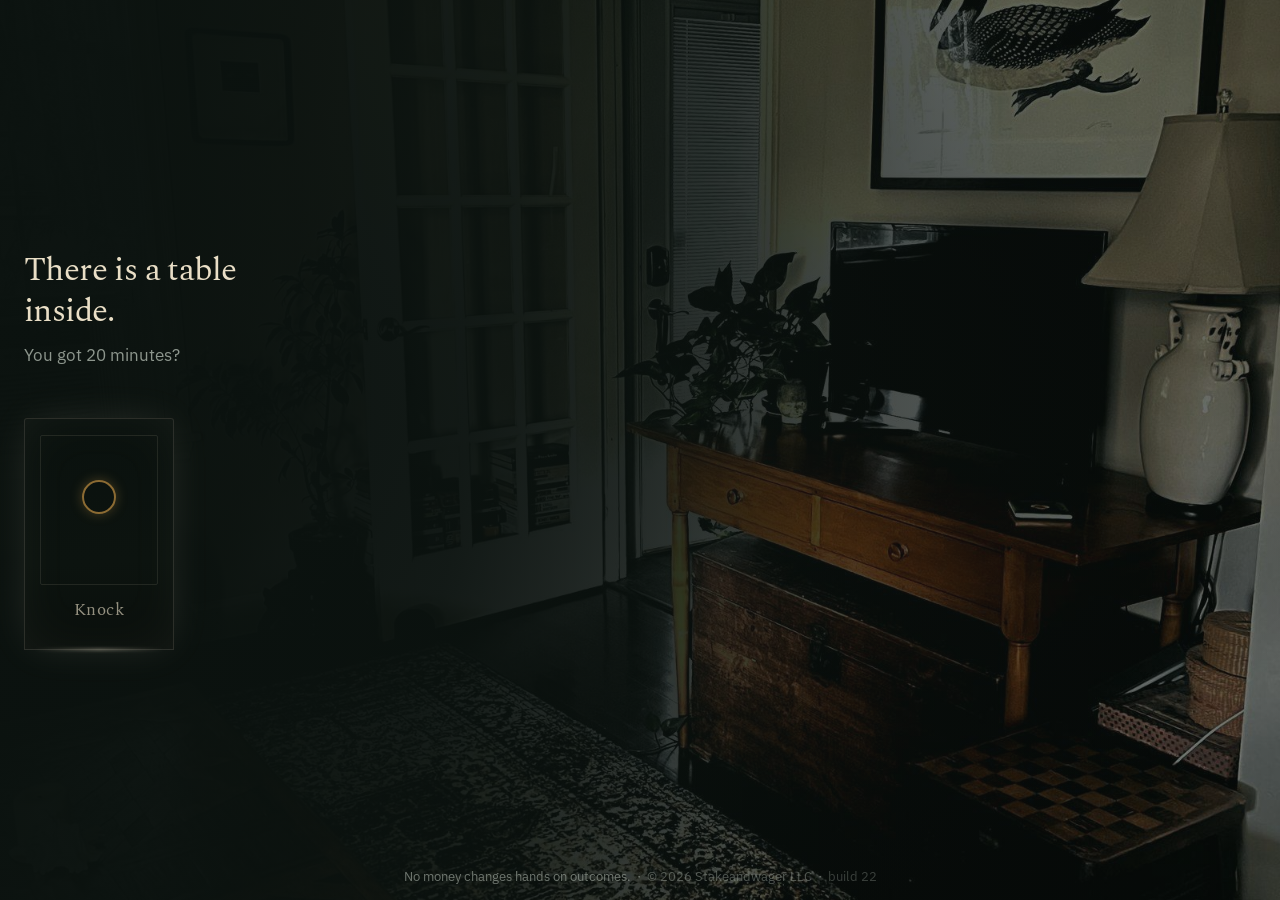
==== commit 8ea520f5: "Build 22 - the room changes as you go in" ====
--- a/index.html
+++ b/index.html
@@ -100,20 +100,81 @@
 }
 .known[hidden]{display:none}
 
+/* ---------- the room behind everything ----------
+   one layer, one image at a time, keyed to where they are on the ladder */
+#doorway{
+  position:fixed;inset:0;z-index:0;pointer-events:none;
+  background:#0B120F center right / cover no-repeat;
+  background-image:url('/door-bg-sm.jpg');
+  opacity:0;transition:opacity 1.5s ease, transform 1.2s cubic-bezier(.3,.7,.3,1), filter 1.2s ease;
+  transform:scale(1.04);
+}
+@media (min-width:900px){ #doorway{background-image:url('/door-bg.jpg')} }
+body.at-door #doorway{opacity:1;transform:scale(1)}
+
+/* the scrim: what keeps every word readable, whatever is behind it */
+#doorway::after{
+  content:"";position:absolute;inset:0;
+  background:
+    linear-gradient(100deg, rgba(11,18,15,.96) 0%, rgba(11,18,15,.90) 38%, rgba(11,18,15,.60) 66%, rgba(11,18,15,.46) 100%),
+    radial-gradient(120% 90% at 22% 46%, rgba(11,18,15,.52), rgba(11,18,15,0) 72%);
+}
+@media (max-width:760px){
+  #doorway{background-position:62% center}
+  #doorway::after{
+    background:linear-gradient(to bottom, rgba(11,18,15,.94) 0%, rgba(11,18,15,.90) 40%, rgba(11,18,15,.74) 72%, rgba(11,18,15,.88) 100%);
+  }
+  #stage{align-items:flex-start;padding-top:64px}
+}
+
+/* deeper in, the room stays but sinks further back so the reading stays easy */
+body.in-room #doorway{opacity:1;transform:scale(1)}
+body.in-room #doorway::after{
+  background:
+    linear-gradient(100deg, rgba(11,18,15,.97) 0%, rgba(11,18,15,.94) 42%, rgba(11,18,15,.80) 72%, rgba(11,18,15,.72) 100%),
+    radial-gradient(130% 100% at 30% 50%, rgba(11,18,15,.60), rgba(11,18,15,0) 76%);
+}
+@media (max-width:760px){
+  body.in-room #doorway::after{
+    background:linear-gradient(to bottom, rgba(11,18,15,.96) 0%, rgba(11,18,15,.93) 44%, rgba(11,18,15,.88) 100%);
+  }
+}
+
+/* which room you are standing in depends on how far you have come */
+body.rung-wager        #doorway{background-image:url('/bg-table-sm.jpg')}
+body.rung-contribution #doorway{background-image:url('/bg-room-sm.jpg')}
+body.rung-stake        #doorway{background-image:url('/bg-wide-sm.jpg')}
+body.seated            #doorway{background-image:url('/bg-seat-sm.jpg')}
+@media (min-width:900px){
+  body.rung-wager        #doorway{background-image:url('/bg-table.jpg')}
+  body.rung-contribution #doorway{background-image:url('/bg-room.jpg')}
+  body.rung-stake        #doorway{background-image:url('/bg-wide.jpg')}
+  body.seated            #doorway{background-image:url('/bg-seat.jpg')}
+}
+
+/* walking through: the room grows and the door dissolves */
+body.stepping-in #doorway{opacity:0;transform:scale(1.32);filter:blur(3px)}
+
+.scene[data-scene="outside"]{text-align:left;max-width:520px;margin-right:auto}
+@media (max-width:760px){
+  .scene[data-scene="outside"]{text-align:center;max-width:100%}
+}
+
 /* ---------- scene 0: outside, the door ---------- */
 .bell{
-  text-align:center;
-  font-family:"Spectral",Georgia,serif;font-weight:300;
-  font-size:clamp(21px,4.4vw,29px);line-height:1.25;letter-spacing:-0.015em;
-  color:var(--lamp);margin:0 auto;max-width:18ch;min-height:2.5em;
+  font-family:"IBM Plex Sans",sans-serif;font-weight:400;
+  font-size:16.5px;line-height:1.5;letter-spacing:0;
+  color:var(--lamp-dim);margin:0;max-width:30ch;min-height:3em;
   transition:opacity .34s ease;
 }
+@media (max-width:760px){.bell{margin:0 auto;text-align:center}
+.door{margin:26px auto 0}}
 .bell.fading{opacity:0}
 
 .door{
   position:relative;display:block;
-  width:min(196px,52vw);height:min(310px,78vw);
-  margin:32px auto 0;padding:0;cursor:pointer;
+  width:min(150px,44vw);height:min(232px,66vw);
+  margin:26px 0 0;padding:0;cursor:pointer;
   border:1px solid rgba(233,222,198,.15);border-radius:3px 3px 0 0;
   background:linear-gradient(178deg,#0A110E 0%,#0C130F 62%,#0A0F0C 100%);
   box-shadow:
@@ -359,7 +420,7 @@
 
 /* ---------- the room, photographed ---------- */
 .plate-photo{
-  position:relative;margin:24px 0 0;border-radius:3px;overflow:hidden;
+  position:relative;margin:20px 0 0;border-radius:3px;overflow:hidden;
   background:#0E1613;
   box-shadow:0 30px 70px -34px rgba(0,0,0,.85), inset 0 0 0 1px rgba(233,222,198,.10);
 }
@@ -702,6 +763,7 @@
 </style>
 </head>
 <body>
+<div id="doorway" aria-hidden="true"></div>
 <div id="glow"></div>
 <svg id="lamp" viewBox="0 0 560 300" aria-hidden="true">
   <defs>
@@ -737,6 +799,7 @@
   <!-- 0 ................................................. outside -->
   <section class="scene on" data-scene="outside">
     <p class="known" id="known" hidden>Welcome back, <span class="handle" id="known-handle" style="cursor:default;border-bottom-style:solid"></span>. <button class="handle" id="forget-me" type="button" style="font-size:.82em">not you?</button></p>
+    <p class="line" style="max-width:14ch;margin-bottom:10px">There is a table inside.</p>
     <p class="bell" id="bell">You got 20 minutes?</p>
     <button class="door" id="knock" type="button" aria-label="Knock on the door">
       <span class="knocker"></span>
@@ -821,8 +884,8 @@
   <!-- 1c ............................................... the room itself -->
   <section class="scene" data-scene="relics">
     <div class="backbar"><button class="back" type="button" data-back="1"><svg viewBox="0 0 24 24"><path d="M14.5 6.5L9 12l5.5 5.5"/></svg>Back</button></div>
-    <p class="line">This is the actual table.</p>
-    <p class="sub">Not a drawing of one. Everything on it was put there by somebody, and every one of them cost something. Touch a light to find out what.</p>
+    <p class="line">This is the actual room.</p>
+    <p class="sub">Not a drawing of one. Everything in here was put down by somebody, and every one of them cost something. Touch a light to find out what.</p>
 
     <figure class="plate-photo" id="photo-table">
       <img src="/img3-table.jpg" alt="A lit table in a room, with objects set down on it"
@@ -831,41 +894,31 @@
       <button class="spot" style="left:45.5%;top:60.5%" data-relic="shell"  aria-label="The shell"></button>
       <button class="spot" style="left:33%;top:68%"     data-relic="top"    aria-label="The table top"></button>
       <button class="spot" style="left:50%;top:40%"     data-relic="seat"   aria-label="The seat"></button>
-      <figcaption>Touch a light. Four things were put down here.</figcaption>
+      <figcaption>The table. Four things were put down here.</figcaption>
     </figure>
 
+    <figure class="plate-photo" id="photo-shelves">
+      <img src="/img5-shelves.jpg" alt="A lit bookcase full of books"
+           width="1000" height="1420" loading="lazy" decoding="async">
+      <button class="spot" style="left:57%;top:62%" data-relic="shelves" aria-label="The shelves"></button>
+      <button class="spot" style="left:52%;top:26%" data-relic="lamp"    aria-label="The lamp"></button>
+      <figcaption>The shelves. Nothing here is retrievable unless somebody kept it.</figcaption>
+    </figure>
+
     <div class="relic" id="relic" hidden>
-      <h4 id="relic-name">—</h4>
+      <h4 id="relic-name">&mdash;</h4>
       <dl>
-        <dt>What it is</dt><dd id="relic-what">—</dd>
-        <dt>Who put it there</dt><dd id="relic-who">—</dd>
-        <dt>When</dt><dd id="relic-when">—</dd>
-        <dt>What it cost</dt><dd id="relic-cost">—</dd>
+        <dt>What it is</dt><dd id="relic-what">&mdash;</dd>
+        <dt>Who put it there</dt><dd id="relic-who">&mdash;</dd>
+        <dt>When</dt><dd id="relic-when">&mdash;</dd>
+        <dt>What it cost</dt><dd id="relic-cost">&mdash;</dd>
       </dl>
     </div>
 
-    <p class="counted"><b id="found-count">0</b> of 4 found. Every object here is a stake somebody made: a thing, a person, a date, and a cost. That is the same four the protocol asks of any table.</p>
+    <p class="counted"><b id="found-count">0</b> of 6 found. Every object here is a stake somebody made: a thing, a person, a date, and a cost. That is the same four the protocol asks of any table.</p>
 
     <div class="acts">
       <button class="go" type="button" data-go="rule">Go to the open table</button>
-      <button class="away" type="button" data-go="shelves">See the shelves</button>
-    </div>
-  </section>
-
-  <!-- 1d ............................................... the shelves -->
-  <section class="scene" data-scene="shelves">
-    <div class="backbar"><button class="back" type="button" data-back="1"><svg viewBox="0 0 24 24"><path d="M14.5 6.5L9 12l5.5 5.5"/></svg>Back</button></div>
-    <p class="line">And this is what a record looks like when it's kept.</p>
-    <p class="sub">Shelves of things somebody decided were worth keeping, in the order they arrived. That is all a registry is. Stakeandwager keeps one for commitments instead of books &mdash; what was put down, what was claimed, and what reality said on the date.</p>
-
-    <figure class="plate-photo">
-      <img src="/img5-shelves.jpg" alt="A lit bookcase full of books" width="1000" height="1420" loading="lazy" decoding="async">
-      <figcaption>Nothing here is retrievable unless somebody wrote it down and kept it.</figcaption>
-    </figure>
-
-    <div class="acts">
-      <button class="go" type="button" data-go="rule">Go to the open table</button>
-      <button class="away" type="button" data-back="1">Back</button>
     </div>
   </section>
 
@@ -1450,7 +1503,7 @@
 </main>
 
 <footer>
-  No money changes hands on outcomes. &nbsp;&middot;&nbsp; <span style="opacity:.7">&copy; 2026 Stakeandwager LLC</span> &nbsp;&middot;&nbsp; <span style="opacity:.5">build 19</span>
+  No money changes hands on outcomes. &nbsp;&middot;&nbsp; <span style="opacity:.7">&copy; 2026 Stakeandwager LLC</span> &nbsp;&middot;&nbsp; <span style="opacity:.5">build 22</span>
 </footer>
 
 <script>
@@ -1462,11 +1515,10 @@
      and what happens on the way in. Nothing else reaches into the DOM. */
 
   var MACHINE = {
-    outside:     { event:"scene_outside" },
+    outside:     { event:"scene_outside", onEnter:function(){ document.body.classList.add("at-door"); } },
     room:        { event:"scene_room",        onEnter:function(){ document.body.classList.add("inside"); } },
     waiting:     { event:"scene_waiting" },
     relics:      { event:"scene_relics" },
-    shelves:     { event:"scene_shelves" },
     rule:        { event:"scene_rule" },
     table:       { event:"scene_table" },
     proposition: { event:"scene_proposition" },
@@ -1488,6 +1540,7 @@
 
   var current = "outside";
   var trail   = [];
+  document.body.classList.add("at-door");
 
   function go(next, returning){
     if(!returning && MACHINE[next] && next !== current) trail.push(current);
@@ -1507,6 +1560,7 @@
     if(MACHINE[next].onEnter) MACHINE[next].onEnter();
     ladderTo(next);
     lightTo(next);
+    roomTo(next);
     remember(next);
     window.scrollTo(0,0);
     var h = scenes[next].querySelector(".line");
@@ -1515,9 +1569,18 @@
 
   /* ---- the light: it climbs as they go in ---- */
   var LIGHT = {
-    outside:0, room:1, waiting:1, relics:1, shelves:1, rule:1, table:2, proposition:2, decision:3, walkaway:3,
+    outside:0, room:1, waiting:1, relics:1, rule:1, table:2, proposition:2, decision:3, walkaway:3,
     sit:3, loaded:4, task:4, done:5, closed:5, open:5, opened:5
   };
+  function roomTo(state){
+    var b = document.body, at = RUNG[state];
+    b.classList.remove("rung-interest","rung-wager","rung-contribution","rung-stake");
+    b.classList.toggle("in-room", state !== "outside");
+    if(at) b.classList.add("rung-" + at);
+    /* once they have taken the seat, the room is the one seen from it */
+    b.classList.toggle("seated", state === "loaded" || state === "task");
+  }
+
   function lightTo(state){
     var n = LIGHT[state] || 0, b = document.body;
     for(var i=1;i<=5;i++) b.classList.remove("lit-"+i);
@@ -1527,7 +1590,7 @@
   /* ---- the ladder: where they are ---- */
   var RUNG = {
     outside:null,
-    room:"interest", waiting:"interest", relics:"interest", shelves:"interest", rule:"interest", table:"interest", proposition:"interest",
+    room:"interest", waiting:"interest", relics:"interest", rule:"interest", table:"interest", proposition:"interest",
     decision:"interest", walkaway:"interest",
     sit:"wager", loaded:"wager",
     task:"contribution",
@@ -1696,7 +1759,11 @@
     clearTimeout(idle);
     knock.disabled = true;
     knock.classList.add("rapping");
-    setTimeout(function(){ go("room"); }, 950);
+    setTimeout(function(){ document.body.classList.add("stepping-in"); }, 780);
+    setTimeout(function(){
+      go("room");
+      document.body.classList.remove("at-door","stepping-in");
+    }, 1350);
   });
 
   /* ---- every other transition ---- */
@@ -2103,6 +2170,20 @@
         when:"NEEDS YOUR WORDS \u2014 when",
         cost:"NEEDS YOUR WORDS \u2014 the hours in it"
       },
+      shelves: {
+        name:"The shelves",
+        what:"NEEDS YOUR WORDS \u2014 what is kept here",
+        who: "NEEDS YOUR WORDS \u2014 who gathered them",
+        when:"NEEDS YOUR WORDS \u2014 over how long",
+        cost:"NEEDS YOUR WORDS \u2014 what keeping a record costs"
+      },
+      lamp: {
+        name:"The lamp",
+        what:"NEEDS YOUR WORDS \u2014 what it is",
+        who: "NEEDS YOUR WORDS \u2014 whose it was",
+        when:"NEEDS YOUR WORDS \u2014 when",
+        cost:"NEEDS YOUR WORDS \u2014 what it cost to keep lit"
+      },
       seat: {
         name:"The seat",
         what:"NEEDS YOUR WORDS \u2014 what it is",
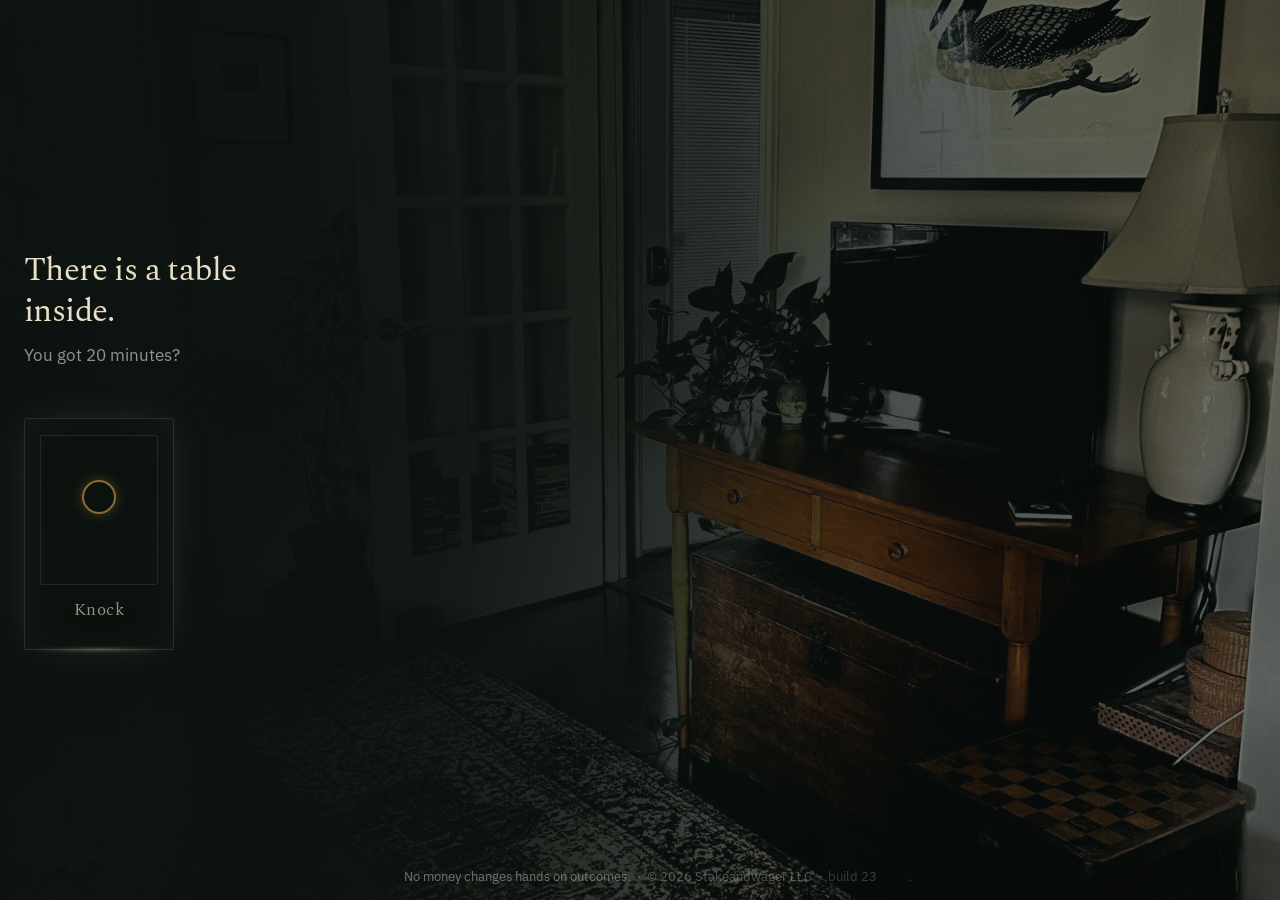
==== commit 8edf7e64: "Build 23 - text over the room, drawings removed" ====
--- a/index.html
+++ b/index.html
@@ -71,9 +71,6 @@
 body.lit-3{background:#161F1B}  body.lit-3 #glow{opacity:.85}
 body.lit-4{background:#1A241F}  body.lit-4 #glow{opacity:1}
 body.lit-5{background:#1E2A24}  body.lit-5 #glow{opacity:1.15}
-body.lit-1 #lamp{opacity:.55} body.lit-2 #lamp{opacity:.72}
-body.lit-3 #lamp{opacity:.86} body.lit-4 #lamp{opacity:1} body.lit-5 #lamp{opacity:1}
-
 #stage{position:relative;z-index:2;min-height:100%;display:flex;align-items:center;justify-content:center;padding:40px 24px}
 
 .scene{display:none;width:100%;max-width:660px;text-align:left;position:relative;z-index:3}
@@ -276,13 +273,6 @@
 }
 
 /* ---------- the room ---------- */
-#lamp{
-  position:fixed;top:0;left:50%;transform:translateX(-50%);
-  width:min(560px,96vw);height:300px;z-index:0;pointer-events:none;
-  opacity:0;transition:opacity 1.6s ease;
-}
-#lamp *{pointer-events:none}
-body.inside #lamp{opacity:1}
 
 .back{
   position:relative;z-index:4;display:inline-flex;align-items:center;gap:7px;
@@ -535,7 +525,7 @@
 }
 .plate h3{margin:0 0 4px;font-size:15px;font-weight:500;color:var(--lamp)}
 .plate p{margin:0;font-size:13.5px;line-height:1.55;color:var(--lamp-dim)}
-.plate svg{display:block;width:100%;height:auto;margin:6px 0 14px}
+
 .plate .said{
   font-family:"Spectral",Georgia,serif;font-size:15px;line-height:1.4;
   color:var(--lamp);margin:0 0 10px;
@@ -547,38 +537,40 @@
 
 /* ---------- the table ---------- */
 .table{
-  background:var(--table);color:var(--ink);
-  border-radius:3px;padding:26px 24px 28px;margin:34px auto 0;text-align:left;
-  box-shadow:0 26px 60px -26px rgba(0,0,0,.75), 0 0 0 1px rgba(179,188,184,.5);
+  background:linear-gradient(180deg, rgba(233,222,198,.055), rgba(233,222,198,.02));
+  color:var(--lamp);
+  border:1px solid rgba(233,222,198,.14);
+  border-radius:3px;padding:24px 22px 26px;margin:26px 0 0;text-align:left;
+  backdrop-filter:blur(3px);
 }
 .pans{display:grid;grid-template-columns:1fr 1fr;gap:0}
 .pan{padding:2px 20px}
-.pan + .pan{border-left:1px solid var(--table-edge)}
+.pan + .pan{border-left:1px solid rgba(233,222,198,.13)}
 .pan:first-child{padding-left:0}
 .pan:last-child{padding-right:0}
-.pan h2{margin:0 0 12px;font-size:13.5px;font-weight:500;color:var(--ink-soft)}
+.pan h2{margin:0 0 12px;font-size:13.5px;font-weight:500;color:var(--lamp-dim)}
 .weight{
   font-family:"Spectral",Georgia,serif;font-weight:400;
   font-size:clamp(24px,5vw,31px);line-height:1.05;letter-spacing:-0.015em;display:block;
 }
-.pan.waiting .weight{color:var(--ink-soft)}
-.note{display:block;font-size:13.5px;color:var(--ink-soft);margin-top:5px;line-height:1.45}
-.bar{height:3px;margin:15px 0 13px;background:rgba(87,100,97,.22);overflow:hidden;border-radius:2px}
+.pan.waiting .weight{color:var(--lamp-dim)}
+.note{display:block;font-size:13.5px;color:var(--lamp-dim);margin-top:5px;line-height:1.45}
+.bar{height:3px;margin:15px 0 13px;background:rgba(233,222,198,.14);overflow:hidden;border-radius:2px}
 .bar i{display:block;height:100%;width:0;background:var(--bronze);transition:width .9s cubic-bezier(.3,.8,.3,1)}
 .pan.loaded .bar i{width:100%}
-.pan ul{margin:0;padding:0;list-style:none;font-size:13.5px;line-height:1.5;color:var(--ink-soft)}
+.pan ul{margin:0;padding:0;list-style:none;font-size:13.5px;line-height:1.5;color:var(--lamp-dim)}
 .pan li{padding:3px 0}
 
 @media (max-width:560px){
   .pans{grid-template-columns:1fr}
   .pan{padding:0}
-  .pan + .pan{border-left:0;border-top:1px solid var(--table-edge);margin-top:20px;padding-top:20px}
+  .pan + .pan{border-left:0;border-top:1px solid rgba(233,222,198,.13);margin-top:20px;padding-top:20px}
 }
 
 /* ---------- taking a seat ---------- */
 .check{
   margin:12px 0 0;font-size:12px;line-height:1.5;
-  color:var(--ink-soft);opacity:.85;
+  color:var(--lamp-dim);opacity:.9;
 }
 .whose{
   margin:20px 0 0;max-width:58ch;font-size:14.5px;line-height:1.6;
@@ -765,24 +757,7 @@
 <body>
 <div id="doorway" aria-hidden="true"></div>
 <div id="glow"></div>
-<svg id="lamp" viewBox="0 0 560 300" aria-hidden="true">
-  <defs>
-    <linearGradient id="cone" x1="0" y1="0" x2="0" y2="1">
-      <stop offset="0%" stop-color="#E9DEC6" stop-opacity=".16"/>
-      <stop offset="55%" stop-color="#E9DEC6" stop-opacity=".05"/>
-      <stop offset="100%" stop-color="#E9DEC6" stop-opacity="0"/>
-    </linearGradient>
-    <radialGradient id="bulb" cx="50%" cy="50%" r="50%">
-      <stop offset="0%" stop-color="#FFF3D8" stop-opacity=".95"/>
-      <stop offset="100%" stop-color="#FFF3D8" stop-opacity="0"/>
-    </radialGradient>
-  </defs>
-  <path d="M280 0 v34" stroke="rgba(233,222,198,.22)" stroke-width="1.2"/>
-  <path d="M258 56 h44 l16 -22 h-76z" fill="#1B241F" stroke="rgba(233,222,198,.22)" stroke-width="1"/>
-  <ellipse cx="280" cy="56" rx="22" ry="5" fill="#C79A46" opacity=".5"/>
-  <ellipse cx="280" cy="60" rx="52" ry="26" fill="url(#bulb)"/>
-  <path d="M280 58 L120 300 H440 Z" fill="url(#cone)"/>
-</svg>
+
 
 <svg width="0" height="0" style="position:absolute" aria-hidden="true" focusable="false"><defs>
 <symbol id="i-clock" viewBox="0 0 24 24"><circle cx="12" cy="12" r="9"/><path d="M12 7v5l3 2"/></symbol>
@@ -930,13 +905,7 @@
 
     <div class="compare">
       <div class="plate">
-        <svg viewBox="0 0 240 168" role="img" aria-label="A bare table with nothing on it">
-          <ellipse cx="120" cy="150" rx="62" ry="9" fill="rgba(0,0,0,.35)"/>
-          <path d="M112 96 h16 v44 h-16z" fill="none" stroke="rgba(141,150,141,.45)" stroke-width="1.4"/>
-          <ellipse cx="120" cy="142" rx="34" ry="7" fill="none" stroke="rgba(141,150,141,.45)" stroke-width="1.4"/>
-          <ellipse cx="120" cy="92" rx="92" ry="21" fill="none" stroke="rgba(141,150,141,.5)" stroke-width="1.4"/>
-          <path d="M28 92 v7 a92 21 0 0 0 184 0 v-7" fill="none" stroke="rgba(141,150,141,.5)" stroke-width="1.4"/>
-        </svg>
+        
         <div class="said-row"><svg class="ic"><use href="#i-person"/></svg>
           <p class="said">&ldquo;I have an idea. What do you think?&rdquo;</p></div>
         <h3 style="margin-top:14px">Nothing on it</h3>
@@ -945,34 +914,7 @@
       </div>
 
       <div class="plate lit">
-        <svg viewBox="0 0 240 168" role="img" aria-label="A table with twenty-eight hours on it">
-          <ellipse cx="120" cy="152" rx="66" ry="10" fill="rgba(0,0,0,.5)"/>
-          <path d="M112 96 h16 v44 h-16z" fill="#4A3C24"/>
-          <ellipse cx="120" cy="142" rx="34" ry="7" fill="#5A4A2C"/>
-          <path d="M28 90 v8 a92 21 0 0 0 184 0 v-8z" fill="#7A6540"/>
-          <ellipse cx="120" cy="90" rx="92" ry="21" fill="#C6B491"/>
-          <ellipse cx="120" cy="90" rx="92" ry="21" fill="url(#sheen)"/>
-          <defs>
-            <radialGradient id="sheen" cx="50%" cy="28%" r="70%">
-              <stop offset="0%" stop-color="#F0E4C8" stop-opacity=".85"/>
-              <stop offset="100%" stop-color="#C6B491" stop-opacity="0"/>
-            </radialGradient>
-          </defs>
-          <!-- the weight -->
-          <ellipse cx="88" cy="86" rx="30" ry="7" fill="rgba(60,44,20,.4)"/>
-          <path d="M60 78 a28 6.5 0 0 0 56 0 v-7 a28 6.5 0 0 0 -56 0z" fill="#7D5F2C"/>
-          <ellipse cx="88" cy="71" rx="28" ry="6.5" fill="#A8823C"/>
-          <path d="M63 66 a25 5.8 0 0 0 50 0 v-6 a25 5.8 0 0 0 -50 0z" fill="#7D5F2C"/>
-          <ellipse cx="88" cy="60" rx="25" ry="5.8" fill="#B99048"/>
-          <path d="M67 55 a21 5 0 0 0 42 0 v-6 a21 5 0 0 0 -42 0z" fill="#7D5F2C"/>
-          <ellipse cx="88" cy="49" rx="21" ry="5" fill="#C79A46"/>
-          <!-- the card -->
-          <path d="M138 86 l58 -6 v-30 l-58 6z" fill="#EFE6D2"/>
-          <path d="M138 86 v-30 l-6 -4 v30z" fill="#D6CBB2"/>
-          <g stroke="#8C8471" stroke-width="1.2" stroke-linecap="round">
-            <path d="M146 71 l42 -4"/><path d="M146 77 l42 -4"/><path d="M146 65 l24 -2"/>
-          </g>
-        </svg>
+        
         <div class="stats">
           <div><svg class="ic"><use href="#i-clock"/></svg><b>17</b><i>months carried</i></div>
           <div><svg class="ic"><use href="#i-hand"/></svg><b>15</b><i>approaches by hand</i></div>
@@ -992,90 +934,7 @@
   <!-- 2 ................................................. the table -->
   <section class="scene" data-scene="table">
     <div class="backbar"><button class="back" type="button" data-back="1"><svg viewBox="0 0 24 24"><path d="M14.5 6.5L9 12l5.5 5.5"/></svg>Back</button></div>
-    <div class="room" id="room">
-      <svg viewBox="0 0 560 300" role="img" aria-label="People gathered around a round table with a lit problem at its centre">
-        <defs>
-          <radialGradient id="terrain" cx="50%" cy="46%" r="54%">
-            <stop offset="0%"   stop-color="#FFEFC6" stop-opacity=".95"/>
-            <stop offset="42%"  stop-color="#D9A455" stop-opacity="0"/>
-          </radialGradient>
-          <radialGradient id="core" cx="50%" cy="50%" r="50%">
-            <stop offset="0%"  stop-color="#FFF1CE" stop-opacity=".95"/>
-            <stop offset="55%" stop-color="#C79A46" stop-opacity=".45"/>
-            <stop offset="100%" stop-color="#C79A46" stop-opacity="0"/>
-          </radialGradient>
-          <radialGradient id="woodtop" cx="50%" cy="34%" r="76%">
-            <stop offset="0%"   stop-color="#EFDDB4" stop-opacity=".92"/>
-            <stop offset="60%"  stop-color="#C6B08A" stop-opacity=".35"/>
-            <stop offset="100%" stop-color="#8E7748" stop-opacity="0"/>
-          </radialGradient>
-          <radialGradient id="spill" cx="50%" cy="50%" r="50%">
-            <stop offset="0%"   stop-color="#E9DEC6" stop-opacity=".20"/>
-            <stop offset="100%" stop-color="#E9DEC6" stop-opacity="0"/>
-          </radialGradient>
-        </defs>
-
-        <!-- the light the table throws into the room -->
-        <ellipse cx="280" cy="176" rx="270" ry="112" fill="url(#spill)"/>
-
-        <!-- those already seated, facing in -->
-        <g id="gathered" fill="#26332C" stroke="#43574B" stroke-width="2">
-          <g><circle cx="128" cy="122" r="15"/><path d="M104 168 a24 26 0 0 1 48 0z"/></g>
-          <g><circle cx="242" cy="96"  r="15"/><path d="M218 142 a24 26 0 0 1 48 0z"/></g>
-          <g><circle cx="360" cy="98"  r="15"/><path d="M336 144 a24 26 0 0 1 48 0z"/></g>
-          <g><circle cx="452" cy="128" r="15"/><path d="M428 174 a24 26 0 0 1 48 0z"/></g>
-        </g>
-
-        <!-- the seat kept open, nearest the reader -->
-        <g id="empty-seat" fill="none" stroke="rgba(199,154,70,.5)" stroke-width="2" stroke-dasharray="6 6">
-          <circle cx="280" cy="252" r="16"/>
-          <path d="M254 300 a26 28 0 0 1 52 0"/>
-        </g>
-
-        <!-- the table -->
-        <ellipse cx="280" cy="214" rx="196" ry="58" fill="rgba(0,0,0,.42)"/>
-        <path d="M84 190 v10 a196 54 0 0 0 392 0 v-10z" fill="#6B5836"/>
-        <ellipse cx="280" cy="190" rx="196" ry="54" fill="#A48F62"/>
-        <ellipse cx="280" cy="190" rx="196" ry="54" fill="url(#woodtop)"/>
-        <ellipse cx="280" cy="190" rx="196" ry="54" fill="none" stroke="rgba(233,222,198,.18)" stroke-width="1"/>
-
-        <!-- the problem, lit, at the centre -->
-        <ellipse cx="280" cy="186" rx="112" ry="32" fill="url(#core)"/>
-        <g opacity=".92">
-          <path d="M214 190 q22 -16 48 -9 t44 -3 q26 -6 44 8 -20 14 -46 17 t-52 -1 q-24 -3 -38 -12z"
-                fill="#F0DEB0" opacity=".85"/>
-          <path d="M232 189 q20 -10 42 -5 t40 -2" fill="none" stroke="#8C6B33" stroke-width="1.2" opacity=".55"/>
-          <path d="M246 195 q26 6 52 1" fill="none" stroke="#8C6B33" stroke-width="1.2" opacity=".4"/>
-        </g>
-        <ellipse cx="280" cy="186" rx="118" ry="34" fill="none" stroke="rgba(199,154,70,.42)" stroke-width="1"/>
-
-        <!-- what each of them brought, set down around it -->
-        <g id="brought">
-          <g><ellipse cx="150" cy="196" rx="20" ry="6" fill="rgba(60,44,20,.4)"/>
-             <path d="M132 192 a18 5 0 0 0 36 0 v-7 a18 5 0 0 0 -36 0z" fill="#7D5F2C"/>
-             <ellipse cx="150" cy="185" rx="18" ry="5" fill="#B99048"/></g>
-          <g><ellipse cx="212" cy="211" rx="18" ry="5" fill="rgba(60,44,20,.4)"/>
-             <path d="M196 207 a16 4.5 0 0 0 32 0 v-6 a16 4.5 0 0 0 -32 0z" fill="#7D5F2C"/>
-             <ellipse cx="212" cy="201" rx="16" ry="4.5" fill="#C79A46"/></g>
-          <g><ellipse cx="352" cy="210" rx="18" ry="5" fill="rgba(60,44,20,.4)"/>
-             <path d="M336 206 a16 4.5 0 0 0 32 0 v-6 a16 4.5 0 0 0 -32 0z" fill="#7D5F2C"/>
-             <ellipse cx="352" cy="200" rx="16" ry="4.5" fill="#A8823C"/></g>
-          <g><ellipse cx="412" cy="196" rx="20" ry="6" fill="rgba(60,44,20,.4)"/>
-             <path d="M394 192 a18 5 0 0 0 36 0 v-7 a18 5 0 0 0 -36 0z" fill="#7D5F2C"/>
-             <ellipse cx="412" cy="185" rx="18" ry="5" fill="#B99048"/></g>
-        </g>
-
-        <!-- your place: empty, until it isn't -->
-        <ellipse id="seat-glow" cx="280" cy="222" rx="70" ry="22" fill="url(#core)" opacity="0"/>
-        <ellipse cx="280" cy="224" rx="40" ry="11" fill="none"
-                 stroke="rgba(233,222,198,.45)" stroke-width="1.4" stroke-dasharray="5 6"/>
-        <g id="seat-stack">
-          <ellipse cx="280" cy="224" rx="34" ry="9" fill="rgba(60,44,20,.42)"/>
-          <path d="M250 219 a30 8 0 0 0 60 0 v-8 a30 8 0 0 0 -60 0z" fill="#7D5F2C"/>
-          <ellipse cx="280" cy="211" rx="30" ry="8" fill="#C79A46"/>
-        </g>
-      </svg>
-    </div>
+    
 
     <div class="table">
       <div class="pans">
@@ -1286,89 +1145,7 @@
   <section class="scene" data-scene="done">
     <p class="line">Both sides are loaded.</p>
 
-    <div class="room settled">
-      <svg viewBox="0 0 560 300" role="img" aria-label="The same table, with your place taken">
-        <defs>
-          <radialGradient id="d-terrain" cx="50%" cy="46%" r="54%">
-            <stop offset="0%"   stop-color="#FFEFC6" stop-opacity=".95"/>
-            <stop offset="42%"  stop-color="#D9A martian" stop-opacity=".9"/>
-          </radialGradient>
-          <radialGradient id="d-core" cx="50%" cy="50%" r="50%">
-            <stop offset="0%"  stop-color="#FFF1CE" stop-opacity=".95"/>
-            <stop offset="55%" stop-color="#C79A46" stop-opacity=".45"/>
-            <stop offset="100%" stop-color="#C79A46" stop-opacity=".9"/>
-          </radialGradient>
-          <radialGradient id="d-wood" cx="50%" cy="34%" r="76%">
-            <stop offset="0%"   stop-color="#EFDDB4" stop-opacity=".92"/>
-            <stop offset="60%"  stop-color="#C6B08A" stop-opacity=".35"/>
-            <stop offset="100%" stop-color="#8E7748" stop-opacity=".9"/>
-          </radialGradient>
-          <radialGradient id="d-spill" cx="50%" cy="50%" r="50%">
-            <stop offset="0%"   stop-color="#E9DEC6" stop-opacity=".20"/>
-            <stop offset="100%" stop-color="#E9DEC6" stop-opacity=".9"/>
-          </radialGradient>
-        </defs>
-
-        <!-- the light the table throws into the room -->
-        <ellipse cx="280" cy="176" rx="270" ry="112" fill="url(#d-spill)"/>
-
-        <!-- those already seated, facing in -->
-        <g id="d-gathered" fill="#26332C" stroke="#43574B" stroke-width="2">
-          <g><circle cx="128" cy="122" r="15"/><path d="M104 168 a24 26 0 0 1 48 0z"/></g>
-          <g><circle cx="242" cy="96"  r="15"/><path d="M218 142 a24 26 0 0 1 48 0z"/></g>
-          <g><circle cx="360" cy="98"  r="15"/><path d="M336 144 a24 26 0 0 1 48 0z"/></g>
-          <g><circle cx="452" cy="128" r="15"/><path d="M428 174 a24 26 0 0 1 48 0z"/></g>
-        </g>
-
-        <!-- the seat kept open, nearest the reader -->
-        <g fill="#2E3D34" stroke="#C79A46" stroke-width="2">
-          <circle cx="280" cy="252" r="16"/>
-          <path d="M254 300 a26 28 0 0 1 52 0"/>
-        </g>
-
-        <!-- the table -->
-        <ellipse cx="280" cy="214" rx="196" ry="58" fill="rgba(0,0,0,.42)"/>
-        <path d="M84 190 v10 a196 54 0 0 0 392 0 v-10z" fill="#6B5836"/>
-        <ellipse cx="280" cy="190" rx="196" ry="54" fill="#A48F62"/>
-        <ellipse cx="280" cy="190" rx="196" ry="54" fill="url(#d-wood)"/>
-        <ellipse cx="280" cy="190" rx="196" ry="54" fill="none" stroke="rgba(233,222,198,.18)" stroke-width="1"/>
-
-        <!-- the problem, lit, at the centre -->
-        <ellipse cx="280" cy="186" rx="112" ry="32" fill="url(#d-core)"/>
-        <g opacity=".92">
-          <path d="M214 190 q22 -16 48 -9 t44 -3 q26 -6 44 8 -20 14 -46 17 t-52 -1 q-24 -3 -38 -12z"
-                fill="#F0DEB0" opacity=".85"/>
-          <path d="M232 189 q20 -10 42 -5 t40 -2" fill="none" stroke="#8C6B33" stroke-width="1.2" opacity=".55"/>
-          <path d="M246 195 q26 6 52 1" fill="none" stroke="#8C6B33" stroke-width="1.2" opacity=".4"/>
-        </g>
-        <ellipse cx="280" cy="186" rx="118" ry="34" fill="none" stroke="rgba(199,154,70,.42)" stroke-width="1"/>
-
-        <!-- what each of them brought, set down around it -->
-        <g id="d-brought">
-          <g><ellipse cx="150" cy="196" rx="20" ry="6" fill="rgba(60,44,20,.4)"/>
-             <path d="M132 192 a18 5 0 0 0 36 0 v-7 a18 5 0 0 0 -36 0z" fill="#7D5F2C"/>
-             <ellipse cx="150" cy="185" rx="18" ry="5" fill="#B99048"/></g>
-          <g><ellipse cx="212" cy="211" rx="18" ry="5" fill="rgba(60,44,20,.4)"/>
-             <path d="M196 207 a16 4.5 0 0 0 32 0 v-6 a16 4.5 0 0 0 -32 0z" fill="#7D5F2C"/>
-             <ellipse cx="212" cy="201" rx="16" ry="4.5" fill="#C79A46"/></g>
-          <g><ellipse cx="352" cy="210" rx="18" ry="5" fill="rgba(60,44,20,.4)"/>
-             <path d="M336 206 a16 4.5 0 0 0 32 0 v-6 a16 4.5 0 0 0 -32 0z" fill="#7D5F2C"/>
-             <ellipse cx="352" cy="200" rx="16" ry="4.5" fill="#A8823C"/></g>
-          <g><ellipse cx="412" cy="196" rx="20" ry="6" fill="rgba(60,44,20,.4)"/>
-             <path d="M394 192 a18 5 0 0 0 36 0 v-7 a18 5 0 0 0 -36 0z" fill="#7D5F2C"/>
-             <ellipse cx="412" cy="185" rx="18" ry="5" fill="#B99048"/></g>
-        </g>
-
-        <!-- your place: empty, until it isn't -->
-        <ellipse id="bloom" cx="280" cy="222" rx="70" ry="22" fill="url(#d-core)" opacity=".9"/>
-
-        <g id="d-taken">
-          <ellipse cx="280" cy="224" rx="34" ry="9" fill="rgba(60,44,20,.42)"/>
-          <path d="M250 219 a30 8 0 0 0 60 0 v-8 a30 8 0 0 0 -60 0z" fill="#7D5F2C"/>
-          <ellipse cx="280" cy="211" rx="30" ry="8" fill="#C79A46"/>
-        </g>
-      </svg>
-    </div>
+    
 
     <div class="panel lit">
       <span class="tag lit">Recorded</span>
@@ -1503,7 +1280,7 @@
 </main>
 
 <footer>
-  No money changes hands on outcomes. &nbsp;&middot;&nbsp; <span style="opacity:.7">&copy; 2026 Stakeandwager LLC</span> &nbsp;&middot;&nbsp; <span style="opacity:.5">build 22</span>
+  No money changes hands on outcomes. &nbsp;&middot;&nbsp; <span style="opacity:.7">&copy; 2026 Stakeandwager LLC</span> &nbsp;&middot;&nbsp; <span style="opacity:.5">build 23</span>
 </footer>
 
 <script>
@@ -1617,17 +1394,11 @@
     var slot  = document.getElementById("table-slot");
     if(!pan || !tbl) return;
 
-    /* carry the same table through, so it reads as one object */
-    if(slot && tbl.parentNode !== slot){
-      var rm = document.getElementById("room");
-      if(rm) slot.appendChild(rm);
-      slot.appendChild(tbl);
-    }
+    /* the balance travels with them, so it reads as one object */
+    if(slot && tbl.parentNode !== slot) slot.appendChild(tbl);
 
     pan.classList.remove("waiting");
     pan.classList.add("loaded");
-    var room = document.getElementById("room");
-    if(room) room.classList.add("seated-now");
     document.getElementById("your-weight").textContent = "20 minutes";
     document.getElementById("your-note").textContent   = "committed by you";
     document.getElementById("your-list").innerHTML =
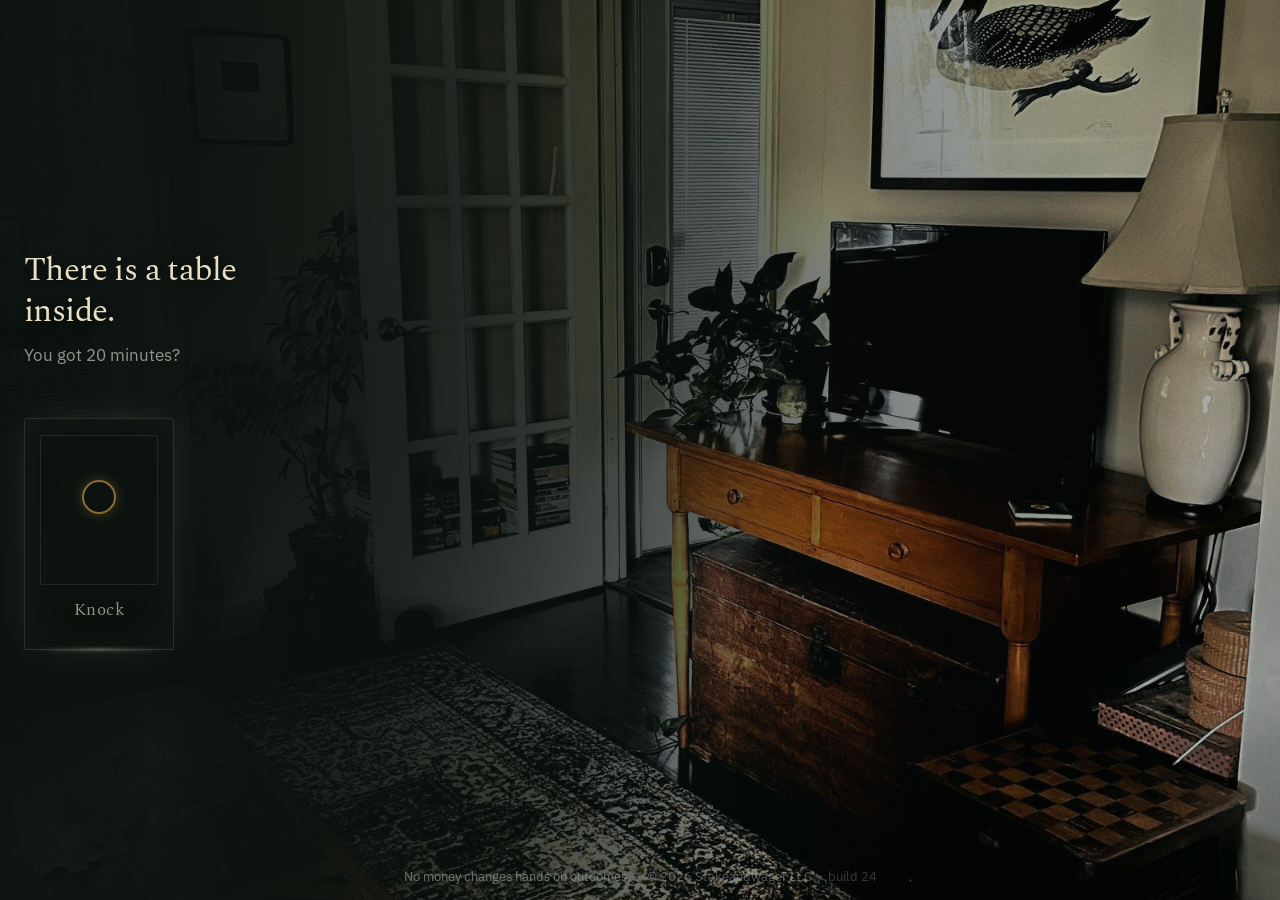
==== commit ed709787: "Build 24 - the room comes forward" ====
--- a/index.html
+++ b/index.html
@@ -66,11 +66,11 @@
 body.inside #glow{opacity:1}
 
 /* the light climbs the further in you go */
-body.lit-1{background:#101815}  body.lit-1 #glow{opacity:.45}
-body.lit-2{background:#131B18}  body.lit-2 #glow{opacity:.65}
-body.lit-3{background:#161F1B}  body.lit-3 #glow{opacity:.85}
-body.lit-4{background:#1A241F}  body.lit-4 #glow{opacity:1}
-body.lit-5{background:#1E2A24}  body.lit-5 #glow{opacity:1.15}
+body.lit-1{background:#101815}  body.lit-1 #glow{opacity:.30}
+body.lit-2{background:#131B18}  body.lit-2 #glow{opacity:.40}
+body.lit-3{background:#161F1B}  body.lit-3 #glow{opacity:.50}
+body.lit-4{background:#1A241F}  body.lit-4 #glow{opacity:.60}
+body.lit-5{background:#1E2A24}  body.lit-5 #glow{opacity:.70}
 #stage{position:relative;z-index:2;min-height:100%;display:flex;align-items:center;justify-content:center;padding:40px 24px}
 
 .scene{display:none;width:100%;max-width:660px;text-align:left;position:relative;z-index:3}
@@ -84,6 +84,9 @@
 }
 
 /* ---------- typography ---------- */
+.line, .sub, .terms, .whose, .counted, .seated, .quiet{
+  text-shadow:0 1px 14px rgba(11,18,15,.95), 0 0 34px rgba(11,18,15,.75);
+}
 .line{
   font-family:"Spectral",Georgia,serif;font-weight:400;
   font-size:clamp(25px,4.6vw,33px);line-height:1.25;
@@ -113,8 +116,8 @@
 #doorway::after{
   content:"";position:absolute;inset:0;
   background:
-    linear-gradient(100deg, rgba(11,18,15,.96) 0%, rgba(11,18,15,.90) 38%, rgba(11,18,15,.60) 66%, rgba(11,18,15,.46) 100%),
-    radial-gradient(120% 90% at 22% 46%, rgba(11,18,15,.52), rgba(11,18,15,0) 72%);
+    linear-gradient(100deg, rgba(11,18,15,.92) 0%, rgba(11,18,15,.78) 34%, rgba(11,18,15,.34) 60%, rgba(11,18,15,.12) 100%),
+    radial-gradient(110% 85% at 20% 46%, rgba(11,18,15,.40), rgba(11,18,15,0) 74%);
 }
 @media (max-width:760px){
   #doorway{background-position:62% center}
@@ -128,8 +131,8 @@
 body.in-room #doorway{opacity:1;transform:scale(1)}
 body.in-room #doorway::after{
   background:
-    linear-gradient(100deg, rgba(11,18,15,.97) 0%, rgba(11,18,15,.94) 42%, rgba(11,18,15,.80) 72%, rgba(11,18,15,.72) 100%),
-    radial-gradient(130% 100% at 30% 50%, rgba(11,18,15,.60), rgba(11,18,15,0) 76%);
+    linear-gradient(100deg, rgba(11,18,15,.94) 0%, rgba(11,18,15,.86) 40%, rgba(11,18,15,.50) 70%, rgba(11,18,15,.26) 100%),
+    radial-gradient(120% 95% at 28% 50%, rgba(11,18,15,.42), rgba(11,18,15,0) 78%);
 }
 @media (max-width:760px){
   body.in-room #doorway::after{
@@ -313,11 +316,13 @@
 .panel{
   border:1px solid rgba(233,222,198,.13);border-radius:3px;
   padding:22px 20px 24px;margin:22px 0 0;max-width:100%;text-align:left;
-  background:radial-gradient(130% 100% at 50% 0%, rgba(233,222,198,.045), rgba(233,222,198,0) 72%);
+  background:linear-gradient(180deg, rgba(11,18,15,.72), rgba(11,18,15,.58));
+  backdrop-filter:blur(4px);
 }
 .panel.lit{
   border-color:rgba(199,154,70,.3);
-  background:radial-gradient(130% 100% at 50% 0%, rgba(199,154,70,.10), rgba(233,222,198,0) 72%);
+  background:linear-gradient(180deg, rgba(30,22,8,.74), rgba(11,18,15,.62));
+  backdrop-filter:blur(4px);
 }
 .panel > :first-child{margin-top:0}
 .panel > :last-child{margin-bottom:0}
@@ -537,9 +542,9 @@
 
 /* ---------- the table ---------- */
 .table{
-  background:linear-gradient(180deg, rgba(233,222,198,.055), rgba(233,222,198,.02));
+  background:linear-gradient(180deg, rgba(11,18,15,.74), rgba(11,18,15,.60));
   color:var(--lamp);
-  border:1px solid rgba(233,222,198,.14);
+  border:1px solid rgba(233,222,198,.16);
   border-radius:3px;padding:24px 22px 26px;margin:26px 0 0;text-align:left;
   backdrop-filter:blur(3px);
 }
@@ -1280,7 +1285,7 @@
 </main>
 
 <footer>
-  No money changes hands on outcomes. &nbsp;&middot;&nbsp; <span style="opacity:.7">&copy; 2026 Stakeandwager LLC</span> &nbsp;&middot;&nbsp; <span style="opacity:.5">build 23</span>
+  No money changes hands on outcomes. &nbsp;&middot;&nbsp; <span style="opacity:.7">&copy; 2026 Stakeandwager LLC</span> &nbsp;&middot;&nbsp; <span style="opacity:.5">build 24</span>
 </footer>
 
 <script>
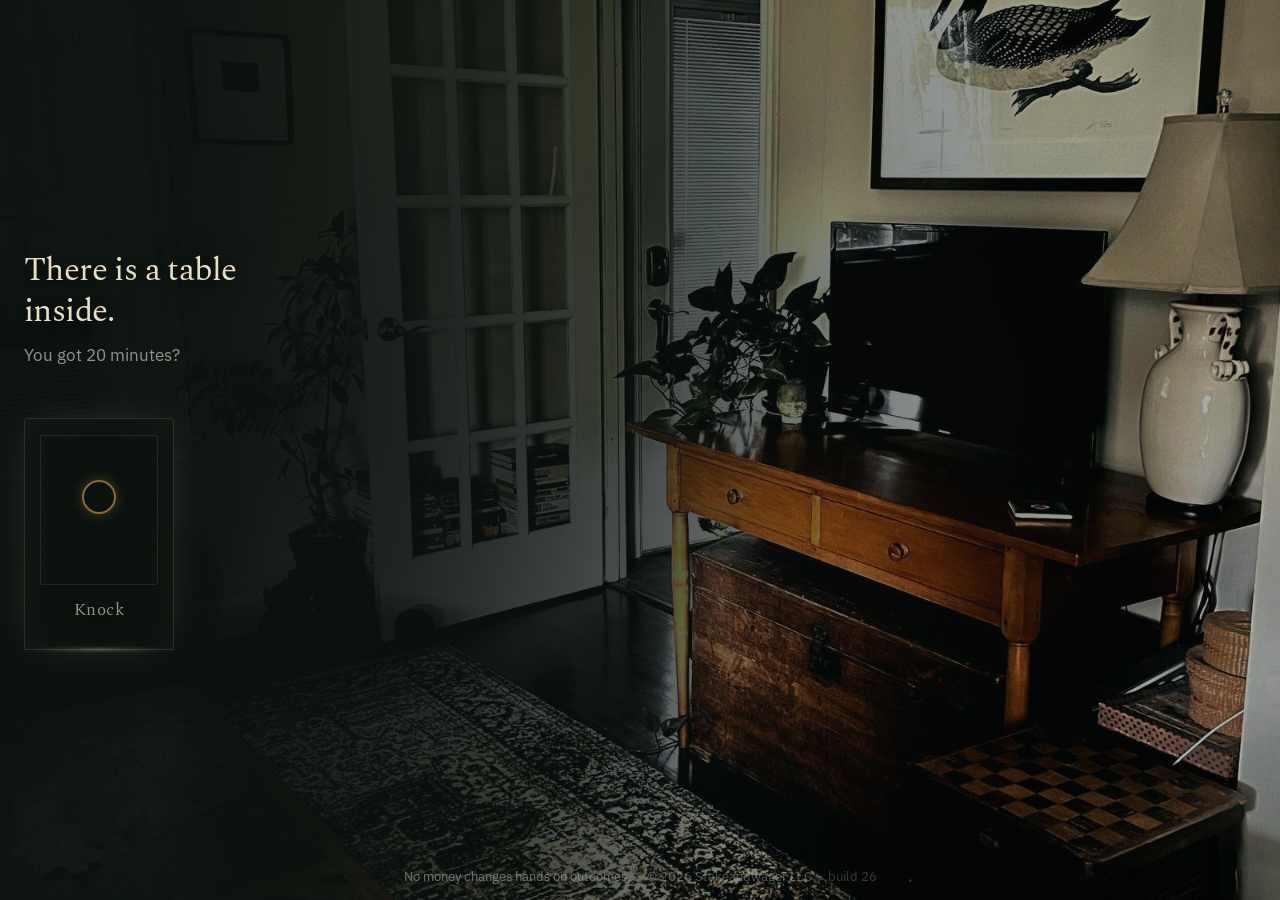
==== commit 9cd0ecd7: "Build 26 - the record" ====
--- a/index.html
+++ b/index.html
@@ -9,7 +9,7 @@
 
   Proprietary. See LICENSE. Reproduction, modification or hosting of this
   material, in whole or in part, requires prior written permission.
-  joo@stakeandwager.com
+  sw@stakeandwager.com
 -->
 <html lang="en">
 <head>
@@ -480,6 +480,47 @@
 }
 .counted b{color:#E4C88A;font-weight:500}
 
+/* ---------- the record ---------- */
+.entry-card{
+  border:1px solid rgba(233,222,198,.14);border-radius:3px;
+  background:linear-gradient(180deg, rgba(11,18,15,.74), rgba(11,18,15,.60));
+  backdrop-filter:blur(4px);
+  padding:22px 22px 24px;margin:20px 0 0;
+}
+.entry-head{display:flex;justify-content:space-between;align-items:baseline;gap:14px;flex-wrap:wrap}
+.entry-ref{font-size:12.5px;color:var(--lamp-dim);font-variant-numeric:tabular-nums}
+.state{
+  font-size:12px;letter-spacing:.02em;padding:4px 10px;border-radius:2px;
+  border:1px solid rgba(233,222,198,.22);color:var(--lamp-dim);
+}
+.state.open{border-color:rgba(199,154,70,.5);color:#E4C88A;background:rgba(199,154,70,.10)}
+.state.failed{border-color:rgba(233,222,198,.3);color:var(--lamp)}
+.state.achieved{border-color:rgba(199,154,70,.5);color:#E4C88A}
+
+.entry-card h3{
+  margin:9px 0 0;font-family:"Spectral",Georgia,serif;font-weight:400;
+  font-size:clamp(19px,3.4vw,24px);line-height:1.25;letter-spacing:-0.015em;color:#F1E7D2;
+}
+.entry-card dl{margin:15px 0 0;display:grid;grid-template-columns:132px 1fr;gap:9px 18px;font-size:13.5px}
+.entry-card dt{color:var(--lamp-dim);margin:0}
+.entry-card dd{margin:0;color:var(--lamp)}
+
+.awaiting{
+  margin:17px 0 0;border-top:1px solid rgba(233,222,198,.13);padding-top:14px;
+  font-size:13.5px;color:var(--lamp-dim);line-height:1.6;
+}
+.awaiting b{color:#E4C88A;font-weight:500}
+
+.said-plain{
+  margin:16px 0 0;padding:13px 15px;border-left:2px solid rgba(233,222,198,.22);
+  background:rgba(233,222,198,.03);
+  font-size:13.5px;color:var(--lamp);line-height:1.6;
+}
+.said-plain span{display:block;margin-top:7px;font-size:12px;color:var(--lamp-dim)}
+
+.chain{margin:20px 0 0;font-size:13.5px;color:var(--lamp-dim);line-height:1.7}
+.chain b{color:var(--lamp);font-weight:400}
+
 /* ---------- the room: tables that are open ---------- */
 .tables{display:grid;gap:12px;margin:24px 0 0}
 .tbl{
@@ -845,6 +886,7 @@
     <div class="acts">
       <button class="go" type="button" data-go="rule">Sit at the open one</button>
       <button class="away" type="button" data-go="relics">Look around the room first</button>
+      <button class="away" type="button" data-go="closed">The record</button>
     </div>
   </section>
 
@@ -853,7 +895,7 @@
     <div class="backbar"><button class="back" type="button" data-back="1"><svg viewBox="0 0 24 24"><path d="M14.5 6.5L9 12l5.5 5.5"/></svg>Back</button></div>
     <p class="line">That one isn't open yet.</p>
     <p class="sub">It's a proposition someone brought, not a table anyone can sit at. It opens when its creator puts something down and names a result that can come out false &mdash; the same two things asked of anyone here.</p>
-    <p class="terms">If it's yours, or you know whose it is, write to <a href="mailto:joo@stakeandwager.com" style="color:var(--lamp)">joo@stakeandwager.com</a>. The one table that is open is the one to sit at today.</p>
+    <p class="terms">If it's yours, or you know whose it is, write to <a href="mailto:sw@stakeandwager.com" style="color:var(--lamp)">sw@stakeandwager.com</a>. The one table that is open is the one to sit at today.</p>
     <div class="acts">
       <button class="go" type="button" data-go="rule">Go to the open table</button>
       <button class="away" type="button" data-back="1">Back to the room</button>
@@ -1164,9 +1206,10 @@
     </div>
 
     <p class="sub">One email on <time datetime="2026-09-23">23 September</time>: whether six people came through, what the answers had in common, and what changed because of yours. If it resolves no, the same email says so.</p>
-    <p class="terms">Anything you want to add later goes to <a href="mailto:joo@stakeandwager.com" style="color:var(--lamp)">joo@stakeandwager.com</a>. If it is something you will actually do rather than something you might, say so plainly — that is the part being measured.</p>
+    <p class="terms">Anything you want to add later goes to <a href="mailto:sw@stakeandwager.com" style="color:var(--lamp)">sw@stakeandwager.com</a>. If it is something you will actually do rather than something you might, say so plainly — that is the part being measured.</p>
     <div class="acts">
       <button class="go" type="button" data-go="open">Open a table of your own</button>
+      <button class="away" type="button" data-go="closed">See the record</button>
       <button class="away" type="button" id="leave">Return to the doorway</button>
     </div>
   </section>
@@ -1263,15 +1306,33 @@
 
   <!-- 8 ................................................. resolution -->
   <section class="scene" data-scene="closed">
-    <p class="line">The table has closed.</p>
-    <div class="tally">
-      <div><b>15</b><span>invited</span></div>
-      <div><b>—</b><span>sat down</span></div>
-      <div><b>—</b><span>completed</span></div>
-      <div><b>—</b><span>escalated</span></div>
-    </div>
-    <p class="sub">Six or more and it's a yes. Five or fewer and it's a no, published as a no.</p>
-    <p class="terms">For this first one I'm the person reporting the result on my own wager. That isn't independent, and I'm not pretending it is.</p>
+    <div class="backbar"><button class="back" type="button" data-back="1"><svg viewBox="0 0 24 24"><path d="M14.5 6.5L9 12l5.5 5.5"/></svg>Back</button></div>
+    <p class="line">The record.</p>
+    <p class="sub">Every table that has been opened here, and what reality said about it. Results are published whichever way they go. Nothing is removed.</p>
+
+    <div class="entry-card">
+      <div class="entry-head">
+        <span class="entry-ref">Wager 001 &middot; opened 2 September 2026</span>
+        <span class="state open">Open</span>
+      </div>
+      <h3>Will strangers put 20 minutes behind an idea that isn't theirs?</h3>
+      <dl>
+        <dt>Creator</dt><dd>@joo</dd>
+        <dt>Already down</dt><dd>17 months, and 28 hours over a fortnight</dd>
+        <dt>Resolves yes if</dt><dd>Six of fifteen send a written assessment</dd>
+        <dt>Settles on</dt><dd>16 September 2026</dd>
+        <dt>Verified by</dt><dd>The creator reports it. Not independent, and this record says so.</dd>
+        <dt>Follows</dt><dd>&mdash;</dd>
+      </dl>
+      <p class="awaiting"><b>Not yet resolved.</b> The result goes here on the date, yes or no. If it is no, it says no.</p>
+    </div>
+
+    <p class="chain">
+      Nothing has closed yet, so there is no chain to read.<br>
+      When there is, it will be shown as a sequence rather than a score: what was claimed, what was staked, what happened, and what the same person put down next.
+    </p>
+
+    <p class="terms">This record does not explain outcomes. A creator may attach their own account of what happened; it is kept, timestamped and attributed, and it is never treated as evidence. If they believe it, they can put it on the next table and let reality answer.</p>
   </section>
 
 
@@ -1285,7 +1346,7 @@
 </main>
 
 <footer>
-  No money changes hands on outcomes. &nbsp;&middot;&nbsp; <span style="opacity:.7">&copy; 2026 Stakeandwager LLC</span> &nbsp;&middot;&nbsp; <span style="opacity:.5">build 24</span>
+  No money changes hands on outcomes. &nbsp;&middot;&nbsp; <span style="opacity:.7">&copy; 2026 Stakeandwager LLC</span> &nbsp;&middot;&nbsp; <span style="opacity:.5">build 26</span>
 </footer>
 
 <script>
@@ -1613,7 +1674,7 @@
       if(k === "form-name" || k === "bot-field" || !String(v).trim()) return;
       lines.push(k.replace(/_/g," ") + ":\n" + v + "\n");
     });
-    return "mailto:joo@stakeandwager.com?subject=" +
+    return "mailto:sw@stakeandwager.com?subject=" +
       encodeURIComponent("Wager 001 " + (form.id === "pass-form" ? "passing" : "my answers")) +
       "&body=" + encodeURIComponent(lines.join("\n"));
   }
@@ -1902,7 +1963,7 @@
         "Verified by: " + TIERNAME[tier] + "\n" +
         "Locked: " + table.locked + "\n";
       document.getElementById("send-table").setAttribute("href",
-        "mailto:joo@stakeandwager.com?subject=" + encodeURIComponent("New table " + id) +
+        "mailto:sw@stakeandwager.com?subject=" + encodeURIComponent("New table " + id) +
         "&body=" + encodeURIComponent(body));
 
       go("opened");
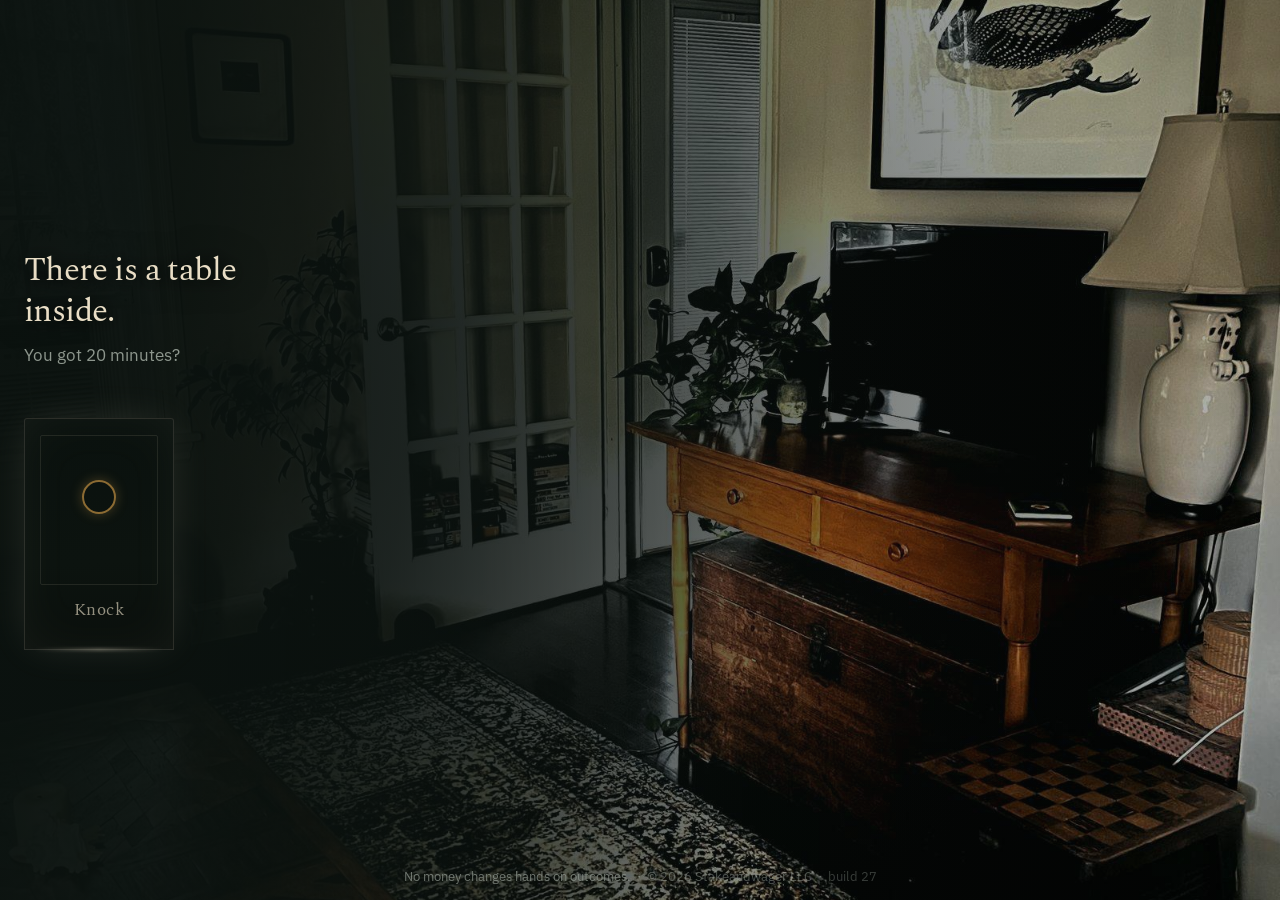
==== commit 1843c579: "Build 27 - dates agree" ====
--- a/index.html
+++ b/index.html
@@ -837,7 +837,7 @@
 
     <div class="tables">
       <button class="tbl mine" type="button" data-go="rule">
-        <div class="tbl-top"><span class="tbl-where">Lagos &middot; this table</span><span class="tbl-when">settles 16 Sep 2026</span></div>
+        <div class="tbl-top"><span class="tbl-where">Lagos &middot; this table</span><span class="tbl-when">settles 23 Sep 2026</span></div>
         <h3>Will strangers put 20 minutes behind an idea that isn't theirs?</h3>
         <p class="mile">Resolves yes if six of fifteen people send a written assessment.</p>
         <div class="tbl-load">
@@ -1320,7 +1320,7 @@
         <dt>Creator</dt><dd>@joo</dd>
         <dt>Already down</dt><dd>17 months, and 28 hours over a fortnight</dd>
         <dt>Resolves yes if</dt><dd>Six of fifteen send a written assessment</dd>
-        <dt>Settles on</dt><dd>16 September 2026</dd>
+        <dt>Settles on</dt><dd>23 September 2026</dd>
         <dt>Verified by</dt><dd>The creator reports it. Not independent, and this record says so.</dd>
         <dt>Follows</dt><dd>&mdash;</dd>
       </dl>
@@ -1346,7 +1346,7 @@
 </main>
 
 <footer>
-  No money changes hands on outcomes. &nbsp;&middot;&nbsp; <span style="opacity:.7">&copy; 2026 Stakeandwager LLC</span> &nbsp;&middot;&nbsp; <span style="opacity:.5">build 26</span>
+  No money changes hands on outcomes. &nbsp;&middot;&nbsp; <span style="opacity:.7">&copy; 2026 Stakeandwager LLC</span> &nbsp;&middot;&nbsp; <span style="opacity:.5">build 27</span>
 </footer>
 
 <script>
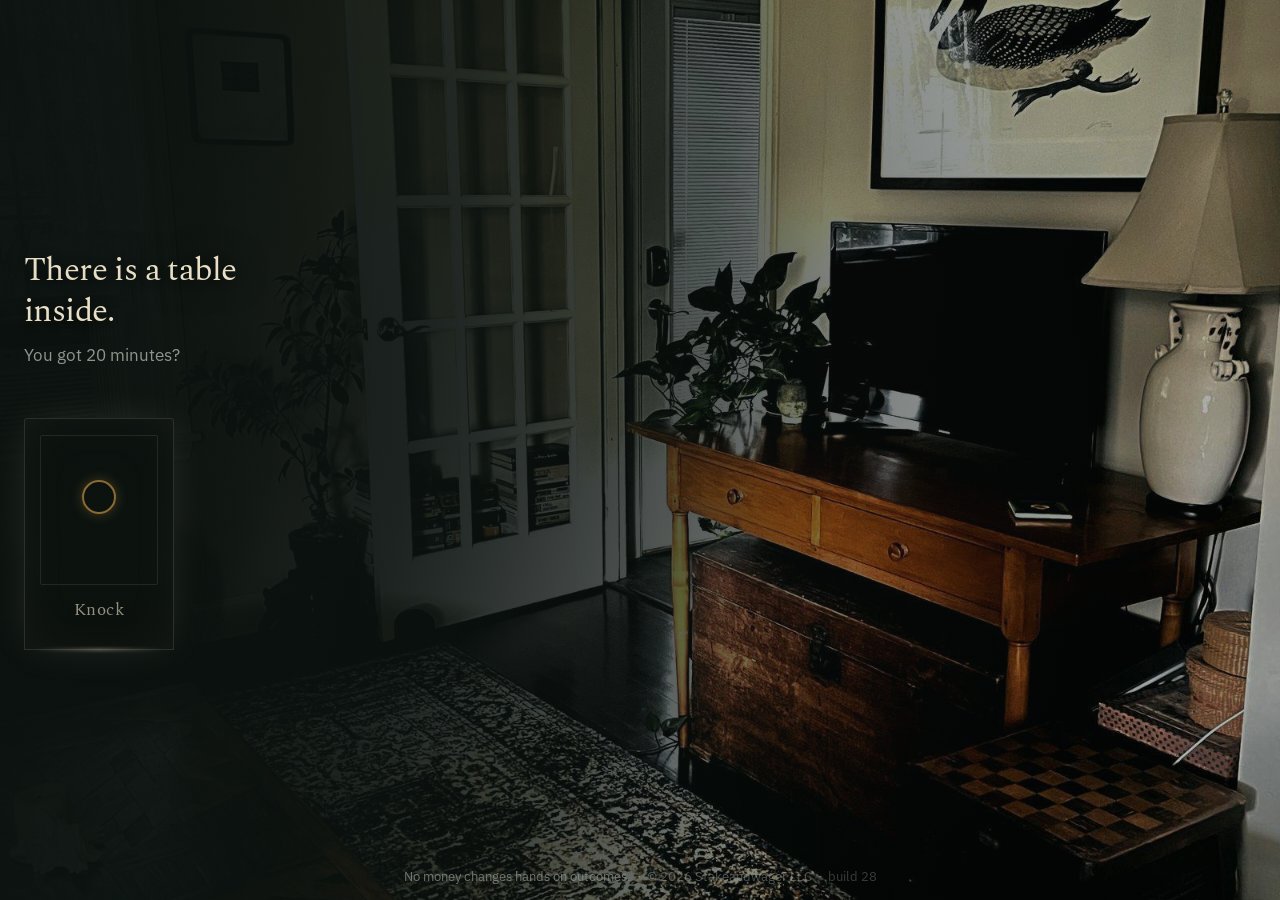
==== commit 63341367: "Build 28 - the heritage lines" ====
--- a/index.html
+++ b/index.html
@@ -1346,7 +1346,7 @@
 </main>
 
 <footer>
-  No money changes hands on outcomes. &nbsp;&middot;&nbsp; <span style="opacity:.7">&copy; 2026 Stakeandwager LLC</span> &nbsp;&middot;&nbsp; <span style="opacity:.5">build 27</span>
+  No money changes hands on outcomes. &nbsp;&middot;&nbsp; <span style="opacity:.7">&copy; 2026 Stakeandwager LLC</span> &nbsp;&middot;&nbsp; <span style="opacity:.5">build 28</span>
 </footer>
 
 <script>
@@ -1988,45 +1988,45 @@
     var RELICS = {
       candle: {
         name:"The candle",
-        what:"NEEDS YOUR WORDS \u2014 what it is",
-        who: "NEEDS YOUR WORDS \u2014 who put it there",
-        when:"NEEDS YOUR WORDS \u2014 when",
-        cost:"NEEDS YOUR WORDS \u2014 what it cost them"
+        what:"A candle, given to be lit if times ever got dark.",
+        who: "A gift. It has stayed on this table ever since.",
+        when:"Fifteen years here. Lit once.",
+        cost:"Almost nothing to buy. Not replaceable."
       },
       shell: {
         name:"The shell",
-        what:"NEEDS YOUR WORDS \u2014 what it is",
-        who: "NEEDS YOUR WORDS \u2014 who carried it here",
-        when:"NEEDS YOUR WORDS \u2014 when",
-        cost:"NEEDS YOUR WORDS \u2014 what it cost to bring"
+        what:"A shell carried back from a beach a long way from here.",
+        who: "Someone found it and kept it. It has outlived the trip by seventy years.",
+        when:"Picked up in the nineteen fifties.",
+        cost:"Free to find. Carried anyway, every move since."
       },
       top: {
         name:"The table top",
-        what:"NEEDS YOUR WORDS \u2014 the parquet, who made it, from what",
-        who: "NEEDS YOUR WORDS \u2014 whose hands",
-        when:"NEEDS YOUR WORDS \u2014 when",
-        cost:"NEEDS YOUR WORDS \u2014 the hours in it"
+        what:"Parquet, made by hand from leftover offcuts \u2014 no two pieces the same.",
+        who: "Made by someone who worked with wood and wasted none of it.",
+        when:"Built in 1960. Still the table everything happens on.",
+        cost:"Scrap timber and a great many hours."
+      },
+      seat: {
+        name:"The seat",
+        what:"A worn chair that came with the house.",
+        who: "Left behind by the people who lived here before.",
+        when:"In the same spot for about thirty years.",
+        cost:"Expensive once. Now worth only the sitting."
       },
       shelves: {
         name:"The shelves",
-        what:"NEEDS YOUR WORDS \u2014 what is kept here",
-        who: "NEEDS YOUR WORDS \u2014 who gathered them",
-        when:"NEEDS YOUR WORDS \u2014 over how long",
-        cost:"NEEDS YOUR WORDS \u2014 what keeping a record costs"
+        what:"Part of a larger library. Kept, not stored.",
+        who: "Some were given. Some took years to track down.",
+        when:"Ten years in this room.",
+        cost:"Little each. More than the sum of them, together."
       },
       lamp: {
         name:"The lamp",
-        what:"NEEDS YOUR WORDS \u2014 what it is",
-        who: "NEEDS YOUR WORDS \u2014 whose it was",
-        when:"NEEDS YOUR WORDS \u2014 when",
-        cost:"NEEDS YOUR WORDS \u2014 what it cost to keep lit"
-      },
-      seat: {
-        name:"The seat",
-        what:"NEEDS YOUR WORDS \u2014 what it is",
-        who: "NEEDS YOUR WORDS \u2014 who sat in it before you",
-        when:"NEEDS YOUR WORDS \u2014 how long it has been here",
-        cost:"NEEDS YOUR WORDS \u2014 what keeping it costs"
+        what:"Found in an attic, broken. Arms repaired, crystals replaced, new shade.",
+        who: "Rescued rather than bought, and kept because it earned it.",
+        when:"Ten years lighting this corner.",
+        cost:"Nothing to acquire. The repair was the price."
       }
     };
 
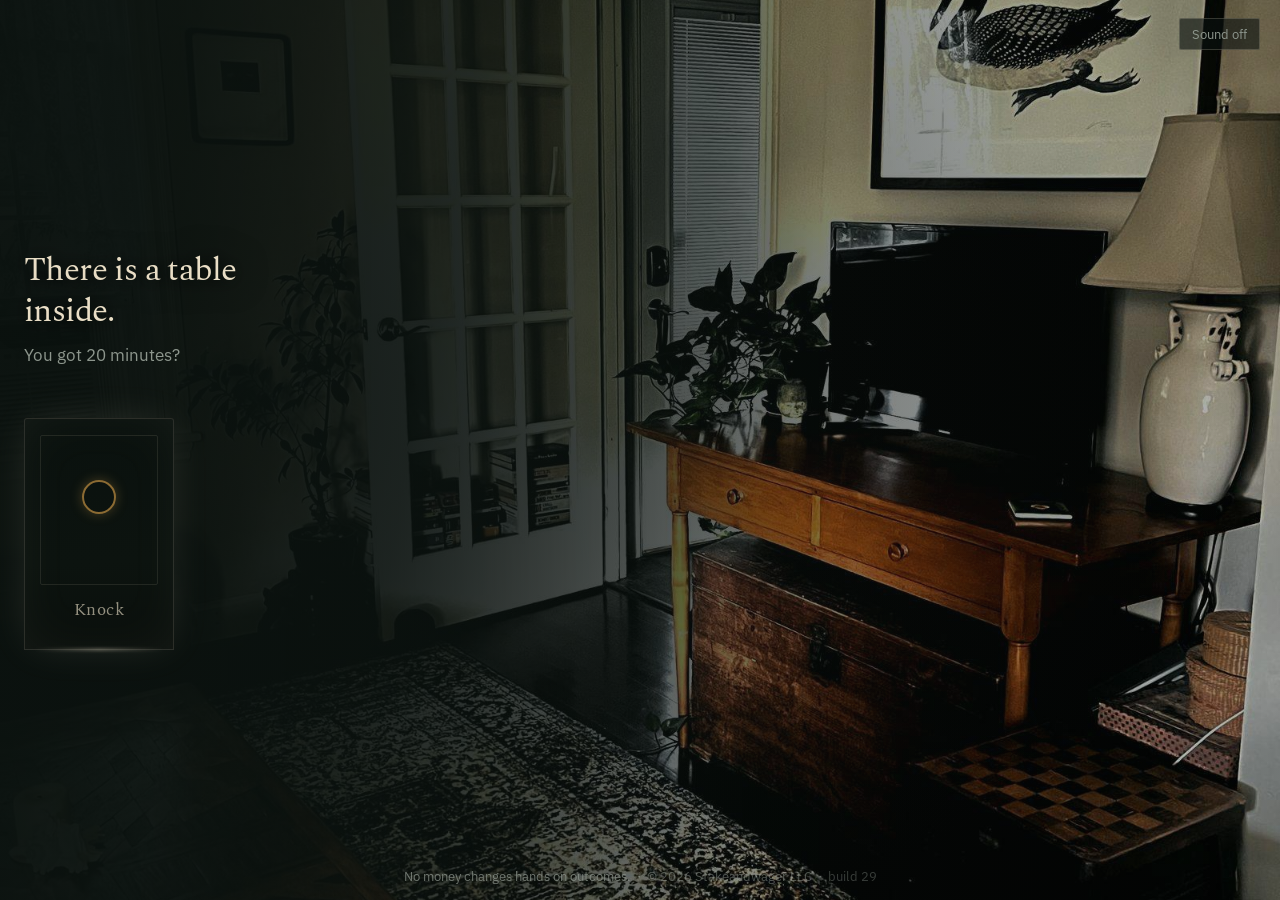
==== commit dda1ffdd: "Build 29 - slower transitions, optional knock" ====
--- a/index.html
+++ b/index.html
@@ -60,9 +60,9 @@
 #glow{
   position:fixed;inset:0;pointer-events:none;z-index:0;
   background:radial-gradient(120% 80% at 50% 42%, rgba(233,222,198,.14), rgba(233,222,198,0) 62%);
-  opacity:0;transition:opacity 1.6s ease;
-}
-body{transition:background-color 1.6s ease}
+  opacity:0;transition:opacity 2.8s ease;
+}
+body{transition:background-color 2.8s ease}
 body.inside #glow{opacity:1}
 
 /* the light climbs the further in you go */
@@ -79,8 +79,8 @@
 .scene.on{display:block}
 
 @media (prefers-reduced-motion:no-preference){
-  .scene.on{animation:arrive .5s cubic-bezier(.2,.7,.3,1) both}
-  @keyframes arrive{from{opacity:0;transform:translateY(8px)}to{opacity:1;transform:none}}
+  .scene.on{animation:arrive .78s cubic-bezier(.2,.7,.3,1) both}
+  @keyframes arrive{from{opacity:0;transform:translateY(11px)}to{opacity:1;transform:none}}
 }
 
 /* ---------- typography ---------- */
@@ -106,7 +106,7 @@
   position:fixed;inset:0;z-index:0;pointer-events:none;
   background:#0B120F center right / cover no-repeat;
   background-image:url('/door-bg-sm.jpg');
-  opacity:0;transition:opacity 1.5s ease, transform 1.2s cubic-bezier(.3,.7,.3,1), filter 1.2s ease;
+  opacity:0;transition:opacity 2.6s ease, transform 2.0s cubic-bezier(.3,.7,.3,1), filter 1.6s ease;
   transform:scale(1.04);
 }
 @media (min-width:900px){ #doorway{background-image:url('/door-bg.jpg')} }
@@ -160,6 +160,19 @@
   .scene[data-scene="outside"]{text-align:center;max-width:100%}
 }
 
+/* ---------- sound, off unless asked for ---------- */
+#sound{
+  position:fixed;right:20px;top:18px;z-index:5;
+  border:1px solid rgba(233,222,198,.2);border-radius:2px;
+  background:rgba(11,18,15,.6);color:var(--lamp-dim);
+  font-family:inherit;font-size:12.5px;padding:7px 12px;cursor:pointer;
+  transition:color .3s ease,border-color .3s ease;
+}
+#sound:hover{color:var(--lamp);border-color:rgba(233,222,198,.45)}
+#sound:focus-visible{outline:2px solid var(--bronze-lit);outline-offset:3px}
+#sound.on{color:#E4C88A;border-color:rgba(199,154,70,.5)}
+@media (max-width:760px){#sound{right:12px;top:12px;font-size:12px;padding:6px 10px}}
+
 /* ---------- scene 0: outside, the door ---------- */
 .bell{
   font-family:"IBM Plex Sans",sans-serif;font-weight:400;
@@ -801,6 +814,7 @@
 </style>
 </head>
 <body>
+<button id="sound" type="button" aria-pressed="false">Sound off</button>
 <div id="doorway" aria-hidden="true"></div>
 <div id="glow"></div>
 
@@ -1346,7 +1360,7 @@
 </main>
 
 <footer>
-  No money changes hands on outcomes. &nbsp;&middot;&nbsp; <span style="opacity:.7">&copy; 2026 Stakeandwager LLC</span> &nbsp;&middot;&nbsp; <span style="opacity:.5">build 28</span>
+  No money changes hands on outcomes. &nbsp;&middot;&nbsp; <span style="opacity:.7">&copy; 2026 Stakeandwager LLC</span> &nbsp;&middot;&nbsp; <span style="opacity:.5">build 29</span>
 </footer>
 
 <script>
@@ -1591,16 +1605,68 @@
   }
   idleTalk();
 
+  /* ---- the knock, if it is wanted ----
+     Synthesised, so there is no file to load and nothing autoplays.
+     Off by default: a page that makes noise into a quiet room gets closed. */
+  var soundOn = false;
+  (function(){
+    var btn = document.getElementById("sound");
+    if(!btn) return;
+    try{ soundOn = localStorage.getItem("sw_sound") === "1"; }catch(e){}
+    paint();
+    btn.addEventListener("click", function(){
+      soundOn = !soundOn;
+      try{ localStorage.setItem("sw_sound", soundOn ? "1" : "0"); }catch(e){}
+      paint();
+      if(soundOn) knockSound();
+    });
+    function paint(){
+      btn.textContent = soundOn ? "Sound on" : "Sound off";
+      btn.classList.toggle("on", soundOn);
+      btn.setAttribute("aria-pressed", String(soundOn));
+    }
+  })();
+
+  function knockSound(){
+    if(!soundOn) return;
+    var AC = window.AudioContext || window.webkitAudioContext;
+    if(!AC) return;
+    try{
+      var ctx = new AC();
+      [0, 0.26, 0.52].forEach(function(t){
+        var at = ctx.currentTime + t;
+        /* a short filtered noise burst reads as wood */
+        var len = Math.floor(ctx.sampleRate * 0.14);
+        var buf = ctx.createBuffer(1, len, ctx.sampleRate);
+        var d = buf.getChannelData(0);
+        for(var i = 0; i < len; i++){
+          d[i] = (Math.random() * 2 - 1) * Math.pow(1 - i / len, 5);
+        }
+        var src = ctx.createBufferSource(); src.buffer = buf;
+        var lp = ctx.createBiquadFilter();
+        lp.type = "lowpass"; lp.frequency.value = 340; lp.Q.value = 1.1;
+        var g = ctx.createGain();
+        g.gain.setValueAtTime(0.0001, at);
+        g.gain.exponentialRampToValueAtTime(0.32, at + 0.006);
+        g.gain.exponentialRampToValueAtTime(0.0001, at + 0.13);
+        src.connect(lp); lp.connect(g); g.connect(ctx.destination);
+        src.start(at); src.stop(at + 0.15);
+      });
+      setTimeout(function(){ try{ ctx.close(); }catch(e){} }, 1400);
+    }catch(e){}
+  }
+
   /* ---- knocking ---- */
   knock.addEventListener("click", function(){
     clearTimeout(idle);
     knock.disabled = true;
     knock.classList.add("rapping");
-    setTimeout(function(){ document.body.classList.add("stepping-in"); }, 780);
+    knockSound();
+    setTimeout(function(){ document.body.classList.add("stepping-in"); }, 900);
     setTimeout(function(){
       go("room");
       document.body.classList.remove("at-door","stepping-in");
-    }, 1350);
+    }, 2100);
   });
 
   /* ---- every other transition ---- */
